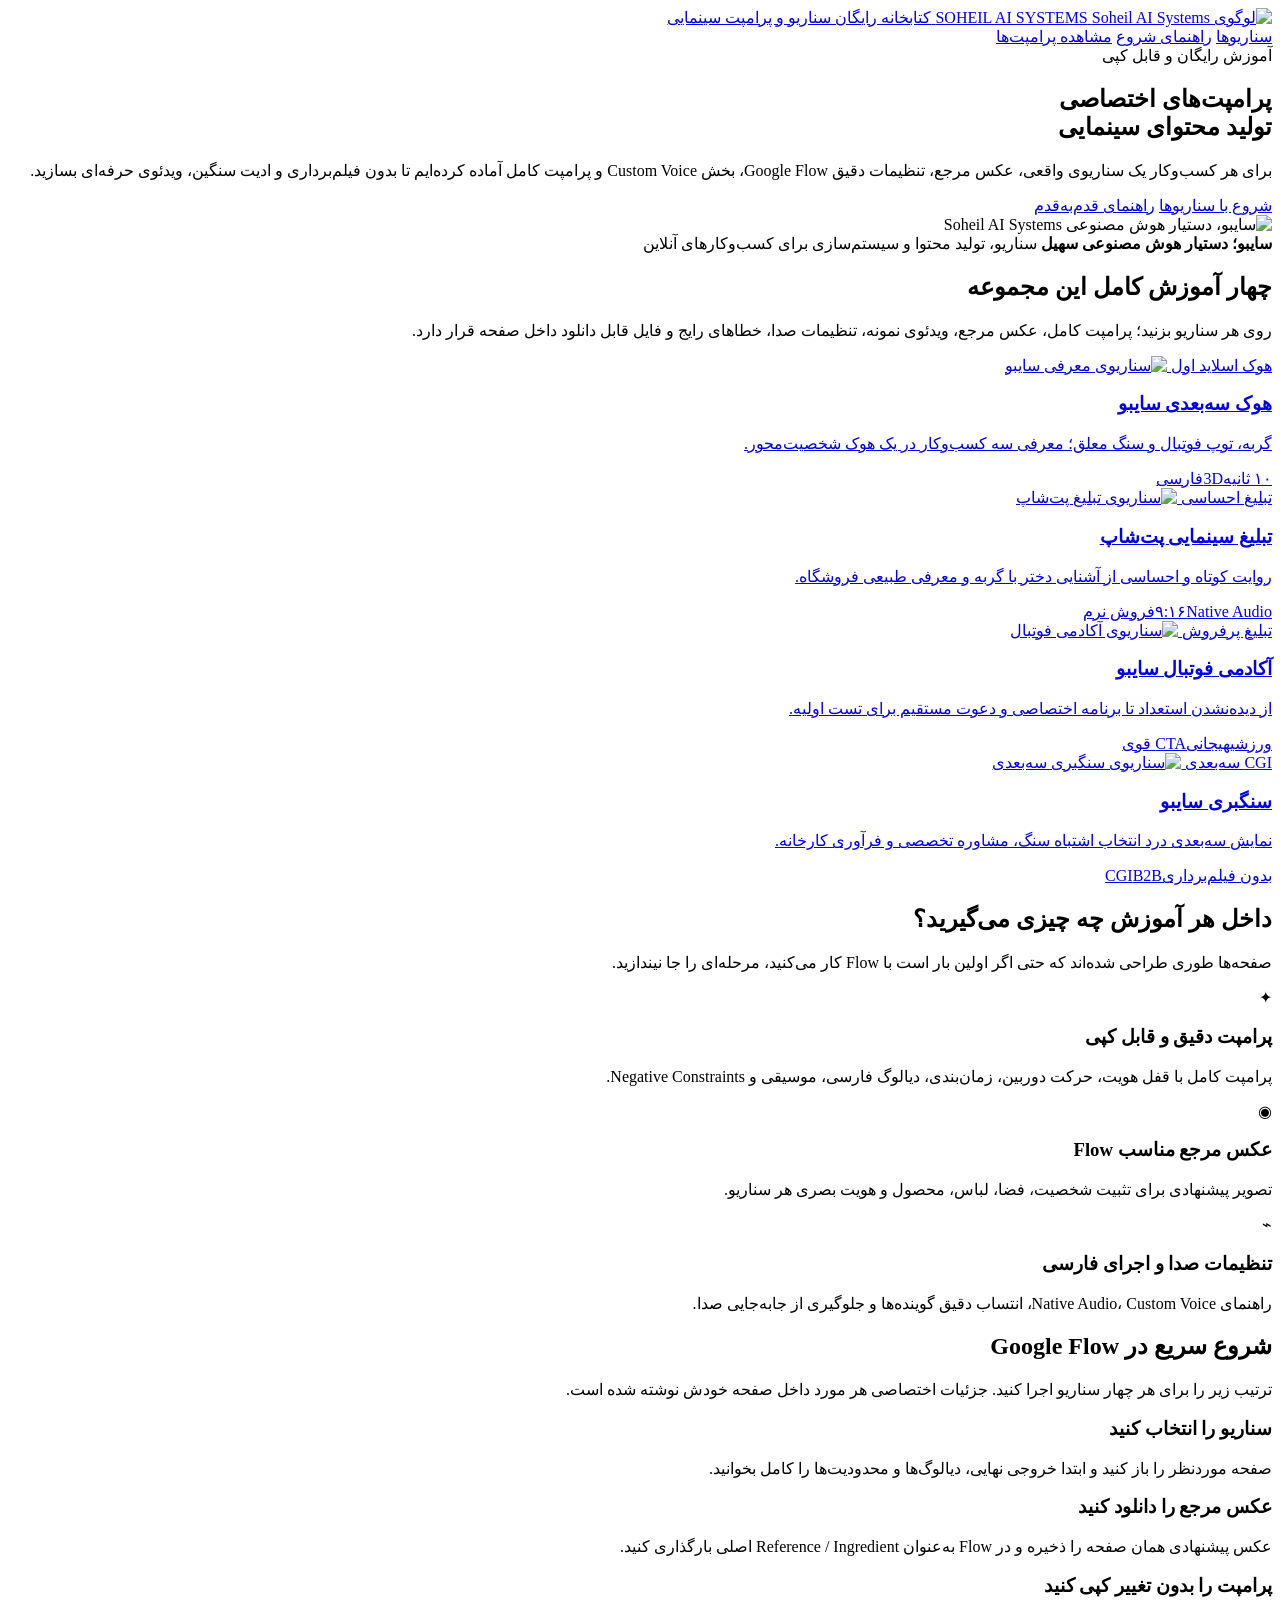
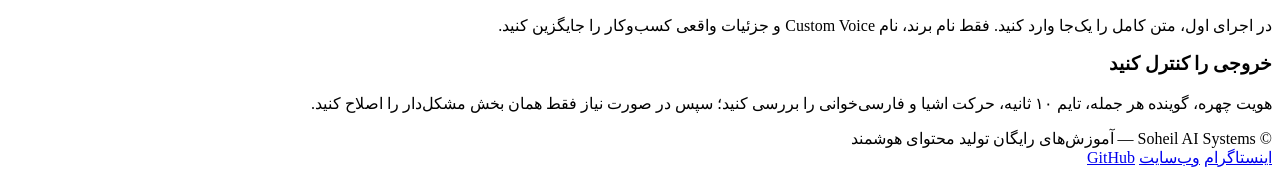
==== index.html @ b9fbb644 "Add premium Persian prompt library homepage" ====
<!doctype html>
<html lang="fa" dir="rtl">
<head>
  <meta charset="utf-8">
  <meta name="viewport" content="width=device-width, initial-scale=1">
  <meta name="theme-color" content="#05080d">
  <meta name="description" content="کتابخانه رایگان پرامپت‌های اختصاصی تولید محتوای سینمایی با هوش مصنوعی و Google Flow از Soheil AI Systems.">
  <meta property="og:title" content="پرامپت‌های اختصاصی تولید محتوای سینمایی | Soheil AI Systems">
  <meta property="og:description" content="سناریو، عکس مرجع، پرامپت کامل و آموزش قدم‌به‌قدم برای ساخت ویدئوهای حرفه‌ای بدون فیلم‌برداری.">
  <meta property="og:type" content="website">
  <meta property="og:image" content="assets/images/sybo-cover.svg">
  <title>پرامپت‌های سینمایی | Soheil AI Systems</title>
  <link rel="stylesheet" href="assets/css/styles.css">
</head>
<body>
  <header class="site-header">
    <div class="container header-inner">
      <a class="brand" href="./" aria-label="Soheil AI Systems">
        <img src="assets/images/logo.svg" alt="لوگوی Soheil AI Systems">
        <span class="brand-copy">
          <span class="brand-title">SOHEIL AI SYSTEMS</span>
          <span class="brand-subtitle">کتابخانه رایگان سناریو و پرامپت سینمایی</span>
        </span>
      </a>
      <nav class="nav" aria-label="منوی اصلی">
        <a href="#library">سناریوها</a>
        <a href="#start">راهنمای شروع</a>
        <a class="nav-primary btn btn-primary btn-small" href="#library">مشاهده پرامپت‌ها</a>
      </nav>
    </div>
  </header>

  <main>
    <section class="hero">
      <div class="container hero-grid">
        <div>
          <div class="eyebrow">آموزش رایگان و قابل کپی</div>
          <h1><span class="gradient-text">پرامپت‌های اختصاصی</span><br>تولید محتوای سینمایی</h1>
          <p>برای هر کسب‌وکار یک سناریوی واقعی، عکس مرجع، تنظیمات دقیق Google Flow، بخش Custom Voice و پرامپت کامل آماده کرده‌ایم تا بدون فیلم‌برداری و ادیت سنگین، ویدئوی حرفه‌ای بسازید.</p>
          <div class="hero-actions">
            <a class="btn btn-primary" href="#library">شروع با سناریوها</a>
            <a class="btn btn-secondary" href="#start">راهنمای قدم‌به‌قدم</a>
          </div>
        </div>
        <div class="hero-visual">
          <div class="hero-card">
            <img src="assets/images/sybo-cover.svg" alt="سایبو، دستیار هوش مصنوعی Soheil AI Systems">
            <div class="hero-card-overlay">
              <strong>سایبو؛ دستیار هوش مصنوعی سهیل</strong>
              <span>سناریو، تولید محتوا و سیستم‌سازی برای کسب‌وکارهای آنلاین</span>
            </div>
          </div>
        </div>
      </div>
    </section>

    <section class="section" id="library">
      <div class="container">
        <div class="section-head">
          <div>
            <h2 class="section-title">چهار آموزش کامل این مجموعه</h2>
            <p class="section-desc">روی هر سناریو بزنید؛ پرامپت کامل، عکس مرجع، ویدئوی نمونه، تنظیمات صدا، خطاهای رایج و فایل قابل دانلود داخل صفحه قرار دارد.</p>
          </div>
        </div>

        <div class="scenario-grid">
          <a class="scenario-card" href="scenarios/sybo-intro/">
            <div class="card-media">
              <span class="card-badge">هوک اسلاید اول</span>
              <img src="assets/images/sybo-cover.svg" alt="سناریوی معرفی سایبو">
            </div>
            <div class="card-body">
              <h3>هوک سه‌بعدی سایبو</h3>
              <p>گربه، توپ فوتبال و سنگ معلق؛ معرفی سه کسب‌وکار در یک هوک شخصیت‌محور.</p>
              <div class="card-meta"><span class="chip">۱۰ ثانیه</span><span class="chip">3D</span><span class="chip">فارسی</span></div>
            </div>
          </a>

          <a class="scenario-card" href="scenarios/pet-shop/">
            <div class="card-media">
              <span class="card-badge">تبلیغ احساسی</span>
              <img src="assets/images/pet-shop.svg" alt="سناریوی تبلیغ پت‌شاپ">
            </div>
            <div class="card-body">
              <h3>تبلیغ سینمایی پت‌شاپ</h3>
              <p>روایت کوتاه و احساسی از آشنایی دختر با گربه و معرفی طبیعی فروشگاه.</p>
              <div class="card-meta"><span class="chip">۹:۱۶</span><span class="chip">Native Audio</span><span class="chip">فروش نرم</span></div>
            </div>
          </a>

          <a class="scenario-card" href="scenarios/football-academy/">
            <div class="card-media">
              <span class="card-badge">تبلیغ پرفروش</span>
              <img src="assets/images/football-academy.svg" alt="سناریوی آکادمی فوتبال">
            </div>
            <div class="card-body">
              <h3>آکادمی فوتبال سایبو</h3>
              <p>از دیده‌نشدن استعداد تا برنامه اختصاصی و دعوت مستقیم برای تست اولیه.</p>
              <div class="card-meta"><span class="chip">ورزشی</span><span class="chip">هیجانی</span><span class="chip">CTA قوی</span></div>
            </div>
          </a>

          <a class="scenario-card" href="scenarios/stone-factory/">
            <div class="card-media">
              <span class="card-badge">CGI سه‌بعدی</span>
              <img src="assets/images/stone-factory.svg" alt="سناریوی سنگبری سه‌بعدی">
            </div>
            <div class="card-body">
              <h3>سنگبری سایبو</h3>
              <p>نمایش سه‌بعدی درد انتخاب اشتباه سنگ، مشاوره تخصصی و فرآوری کارخانه.</p>
              <div class="card-meta"><span class="chip">بدون فیلم‌برداری</span><span class="chip">CGI</span><span class="chip">B2B</span></div>
            </div>
          </a>
        </div>
      </div>
    </section>

    <section class="section">
      <div class="container">
        <div class="section-head">
          <div>
            <h2 class="section-title">داخل هر آموزش چه چیزی می‌گیرید؟</h2>
            <p class="section-desc">صفحه‌ها طوری طراحی شده‌اند که حتی اگر اولین بار است با Flow کار می‌کنید، مرحله‌ای را جا نیندازید.</p>
          </div>
        </div>
        <div class="feature-grid">
          <article class="feature"><div class="feature-icon">✦</div><h3>پرامپت دقیق و قابل کپی</h3><p>پرامپت کامل با قفل هویت، حرکت دوربین، زمان‌بندی، دیالوگ فارسی، موسیقی و Negative Constraints.</p></article>
          <article class="feature"><div class="feature-icon">◉</div><h3>عکس مرجع مناسب Flow</h3><p>تصویر پیشنهادی برای تثبیت شخصیت، فضا، لباس، محصول و هویت بصری هر سناریو.</p></article>
          <article class="feature"><div class="feature-icon">⌁</div><h3>تنظیمات صدا و اجرای فارسی</h3><p>راهنمای Native Audio، Custom Voice، انتساب دقیق گوینده‌ها و جلوگیری از جابه‌جایی صدا.</p></article>
        </div>
      </div>
    </section>

    <section class="section" id="start">
      <div class="container">
        <div class="section-head">
          <div>
            <h2 class="section-title">شروع سریع در Google Flow</h2>
            <p class="section-desc">ترتیب زیر را برای هر چهار سناریو اجرا کنید. جزئیات اختصاصی هر مورد داخل صفحه خودش نوشته شده است.</p>
          </div>
        </div>
        <div class="steps">
          <article class="step"><div><h3>سناریو را انتخاب کنید</h3><p>صفحه موردنظر را باز کنید و ابتدا خروجی نهایی، دیالوگ‌ها و محدودیت‌ها را کامل بخوانید.</p></div></article>
          <article class="step"><div><h3>عکس مرجع را دانلود کنید</h3><p>عکس پیشنهادی همان صفحه را ذخیره و در Flow به‌عنوان Reference / Ingredient اصلی بارگذاری کنید.</p></div></article>
          <article class="step"><div><h3>پرامپت را بدون تغییر کپی کنید</h3><p>در اجرای اول، متن کامل را یک‌جا وارد کنید. فقط نام برند، نام Custom Voice و جزئیات واقعی کسب‌وکار را جایگزین کنید.</p></div></article>
          <article class="step"><div><h3>خروجی را کنترل کنید</h3><p>هویت چهره، گوینده هر جمله، تایم ۱۰ ثانیه، حرکت اشیا و فارسی‌خوانی را بررسی کنید؛ سپس در صورت نیاز فقط همان بخش مشکل‌دار را اصلاح کنید.</p></div></article>
        </div>
      </div>
    </section>
  </main>

  <footer class="site-footer">
    <div class="container footer-inner">
      <div>© Soheil AI Systems — آموزش‌های رایگان تولید محتوای هوشمند</div>
      <div class="footer-links">
        <a href="https://www.instagram.com/soheil.aisystems/" rel="noopener">اینستاگرام</a>
        <a href="https://www.soheilai.com/" rel="noopener">وب‌سایت</a>
        <a href="https://github.com/soheil78ai/soheil-ai-cinematic-prompts" rel="noopener">GitHub</a>
      </div>
    </div>
  </footer>
  <script src="assets/js/app.js"></script>
</body>
</html>
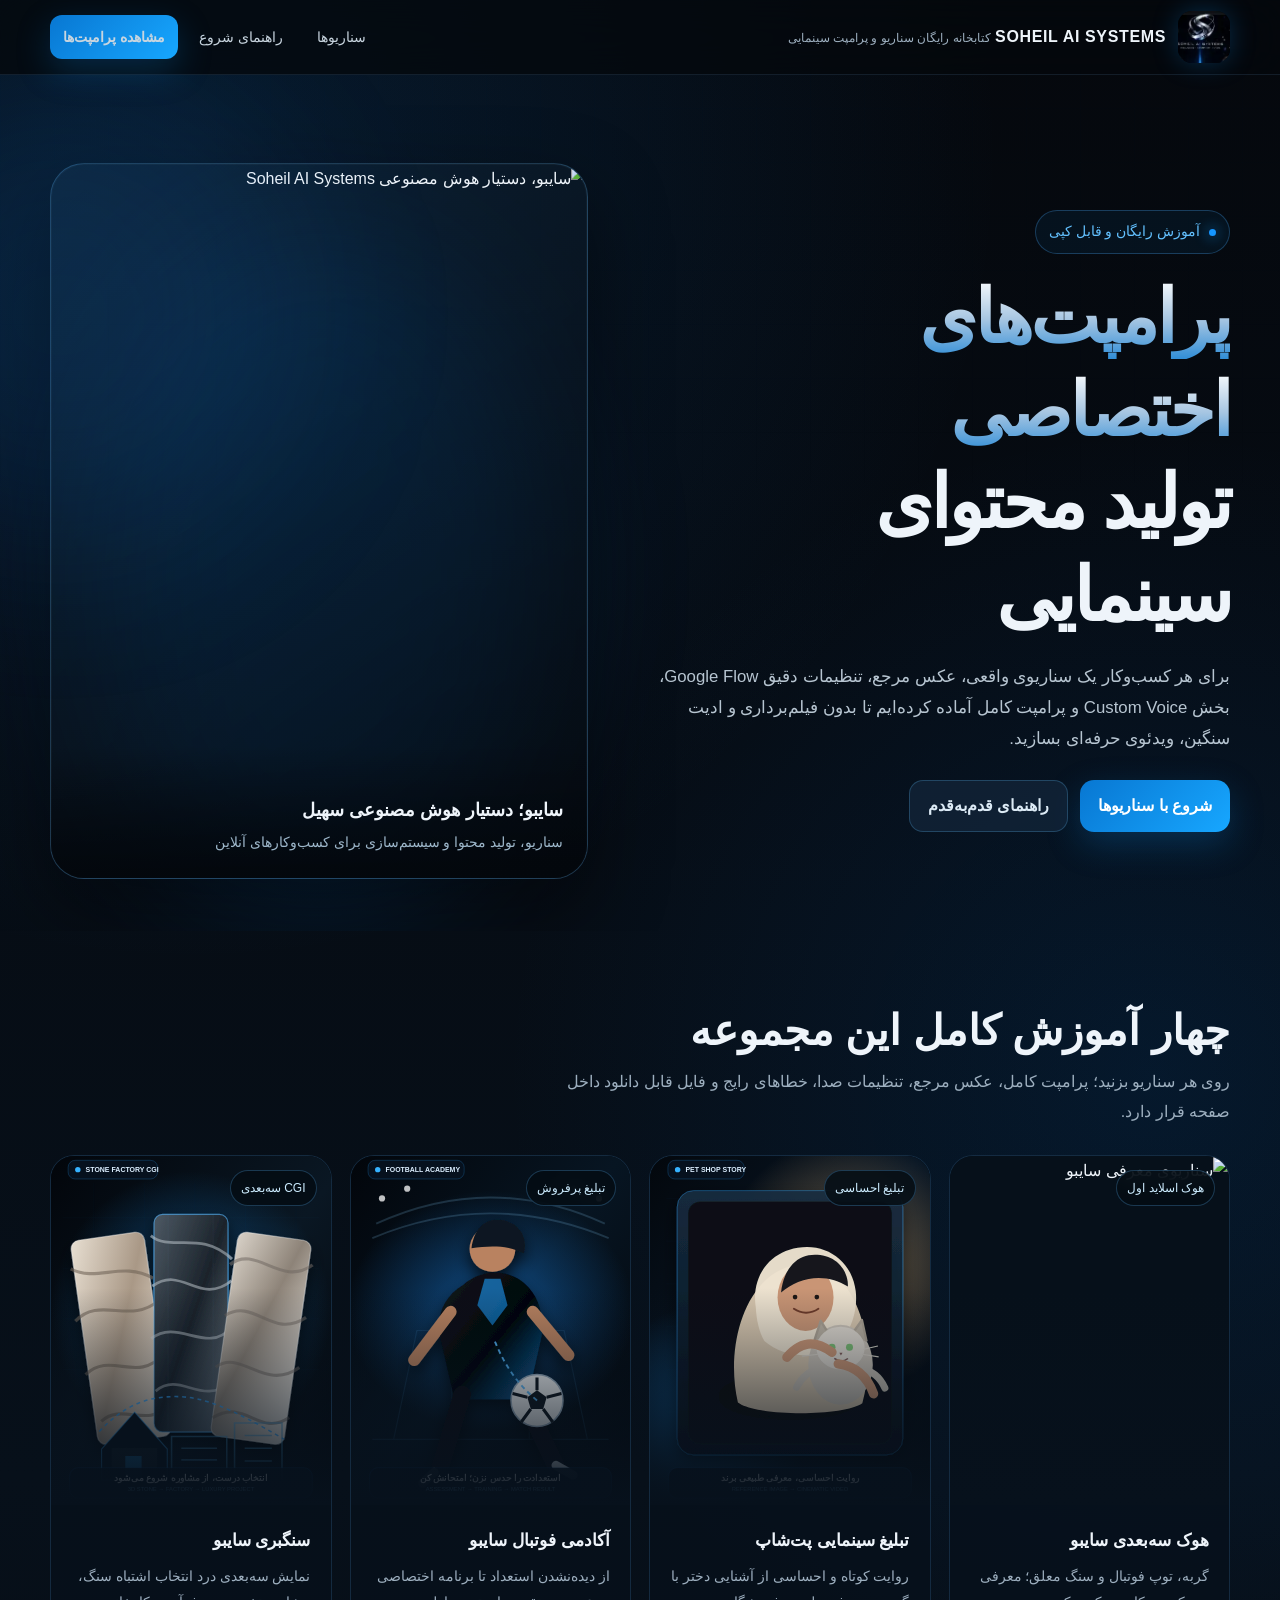
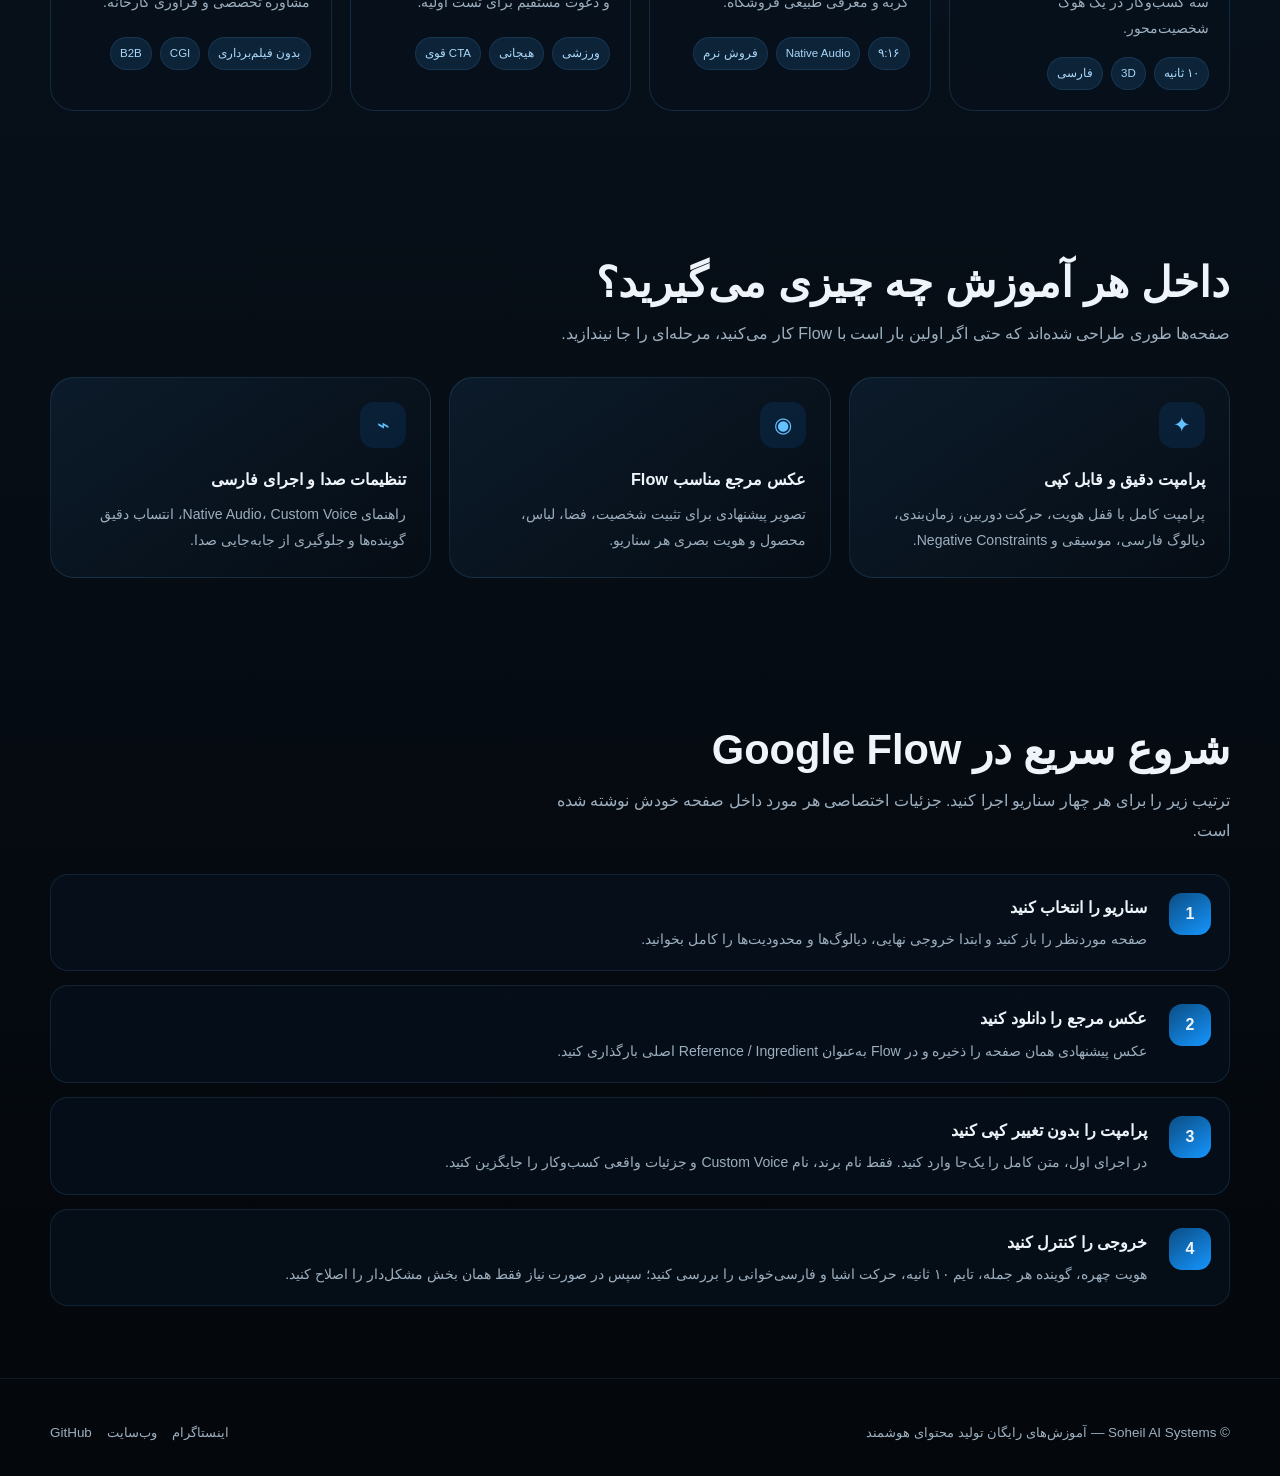
==== commit 2db4bfcf: "Use exact SYBO reference and refine homepage copy" ====
--- a/index.html
+++ b/index.html
@@ -8,7 +8,7 @@
   <meta property="og:title" content="پرامپت‌های اختصاصی تولید محتوای سینمایی | Soheil AI Systems">
   <meta property="og:description" content="سناریو، عکس مرجع، پرامپت کامل و آموزش قدم‌به‌قدم برای ساخت ویدئوهای حرفه‌ای بدون فیلم‌برداری.">
   <meta property="og:type" content="website">
-  <meta property="og:image" content="assets/images/sybo-cover.svg">
+  <meta property="og:image" content="https://raw.githubusercontent.com/soheil78ai/sybo1/main/assets/sybo.png">
   <title>پرامپت‌های سینمایی | Soheil AI Systems</title>
   <link rel="stylesheet" href="assets/css/styles.css">
 </head>
@@ -44,7 +44,7 @@
         </div>
         <div class="hero-visual">
           <div class="hero-card">
-            <img src="assets/images/sybo-cover.svg" alt="سایبو، دستیار هوش مصنوعی Soheil AI Systems">
+            <img src="https://raw.githubusercontent.com/soheil78ai/sybo1/main/assets/sybo.png" alt="سایبو، دستیار هوش مصنوعی Soheil AI Systems">
             <div class="hero-card-overlay">
               <strong>سایبو؛ دستیار هوش مصنوعی سهیل</strong>
               <span>سناریو، تولید محتوا و سیستم‌سازی برای کسب‌وکارهای آنلاین</span>
@@ -59,7 +59,7 @@
         <div class="section-head">
           <div>
             <h2 class="section-title">چهار آموزش کامل این مجموعه</h2>
-            <p class="section-desc">روی هر سناریو بزنید؛ پرامپت کامل، عکس مرجع، ویدئوی نمونه، تنظیمات صدا، خطاهای رایج و فایل قابل دانلود داخل صفحه قرار دارد.</p>
+            <p class="section-desc">روی هر سناریو بزنید؛ پرامپت کامل، عکس مرجع، تنظیمات صدا، خطاهای رایج و فایل قابل دانلود داخل صفحه قرار دارد.</p>
           </div>
         </div>
 
@@ -67,7 +67,7 @@
           <a class="scenario-card" href="scenarios/sybo-intro/">
             <div class="card-media">
               <span class="card-badge">هوک اسلاید اول</span>
-              <img src="assets/images/sybo-cover.svg" alt="سناریوی معرفی سایبو">
+              <img src="https://raw.githubusercontent.com/soheil78ai/sybo1/main/assets/sybo.png" alt="سناریوی معرفی سایبو">
             </div>
             <div class="card-body">
               <h3>هوک سه‌بعدی سایبو</h3>
--- a/assets/css/styles.css
+++ b/assets/css/styles.css
@@ -0,0 +1,287 @@
+:root {
+  --bg: #05080d;
+  --bg-soft: #09111b;
+  --panel: rgba(10, 20, 33, 0.82);
+  --panel-strong: #0b1522;
+  --line: rgba(116, 190, 255, 0.22);
+  --line-strong: rgba(69, 165, 255, 0.72);
+  --blue: #1596ff;
+  --blue-2: #63c1ff;
+  --silver: #eef4fa;
+  --muted: #9dafbf;
+  --success: #4ad69b;
+  --warning: #ffcc66;
+  --danger: #ff7373;
+  --shadow: 0 30px 80px rgba(0, 0, 0, 0.45);
+  --radius: 24px;
+  --radius-sm: 16px;
+  --max: 1180px;
+}
+
+* { box-sizing: border-box; }
+html { scroll-behavior: smooth; }
+body {
+  margin: 0;
+  direction: rtl;
+  color: var(--silver);
+  background:
+    radial-gradient(circle at 15% 5%, rgba(17, 123, 219, 0.16), transparent 26%),
+    radial-gradient(circle at 90% 35%, rgba(0, 86, 170, 0.15), transparent 28%),
+    linear-gradient(180deg, #05080d 0%, #07101a 48%, #04070b 100%);
+  font-family: Tahoma, Arial, sans-serif;
+  line-height: 1.85;
+  min-height: 100vh;
+}
+
+body::before {
+  content: "";
+  position: fixed;
+  inset: 0;
+  pointer-events: none;
+  opacity: 0.28;
+  background-image:
+    linear-gradient(rgba(41, 116, 177, 0.06) 1px, transparent 1px),
+    linear-gradient(90deg, rgba(41, 116, 177, 0.06) 1px, transparent 1px);
+  background-size: 54px 54px;
+  mask-image: linear-gradient(to bottom, black, transparent 70%);
+  z-index: -1;
+}
+
+a { color: inherit; text-decoration: none; }
+img, video { max-width: 100%; display: block; }
+button, input, textarea { font: inherit; }
+
+.container { width: min(calc(100% - 32px), var(--max)); margin-inline: auto; }
+
+.site-header {
+  position: sticky;
+  top: 0;
+  z-index: 40;
+  backdrop-filter: blur(20px);
+  background: rgba(5, 8, 13, 0.76);
+  border-bottom: 1px solid rgba(126, 190, 244, 0.12);
+}
+.header-inner {
+  min-height: 74px;
+  display: flex;
+  align-items: center;
+  justify-content: space-between;
+  gap: 20px;
+}
+.brand { display: flex; align-items: center; gap: 12px; min-width: 0; }
+.brand img { width: 52px; height: 52px; object-fit: cover; border-radius: 14px; box-shadow: 0 0 26px rgba(21, 150, 255, 0.25); }
+.brand-copy { min-width: 0; }
+.brand-title { font-size: 1rem; font-weight: 800; letter-spacing: .04em; white-space: nowrap; }
+.brand-subtitle { color: var(--muted); font-size: .76rem; white-space: nowrap; }
+.nav { display: flex; align-items: center; gap: 8px; }
+.nav a { padding: 9px 13px; border-radius: 12px; color: #c8d5df; font-size: .9rem; }
+.nav a:hover { background: rgba(80, 161, 230, .1); color: white; }
+
+.hero { padding: 88px 0 52px; position: relative; overflow: hidden; }
+.hero::after {
+  content: "";
+  position: absolute;
+  width: 440px;
+  height: 440px;
+  border-radius: 50%;
+  background: rgba(16, 126, 225, .12);
+  filter: blur(90px);
+  left: -160px;
+  top: 20px;
+  pointer-events: none;
+}
+.hero-grid { display: grid; grid-template-columns: 1.05fr .95fr; gap: 48px; align-items: center; }
+.eyebrow {
+  display: inline-flex;
+  align-items: center;
+  gap: 9px;
+  color: var(--blue-2);
+  padding: 8px 13px;
+  border: 1px solid rgba(76, 172, 255, .28);
+  border-radius: 999px;
+  background: rgba(10, 77, 130, .14);
+  font-size: .86rem;
+  margin-bottom: 18px;
+}
+.eyebrow::before { content: ""; width: 7px; height: 7px; border-radius: 50%; background: var(--blue); box-shadow: 0 0 14px var(--blue); }
+h1 { font-size: clamp(2.25rem, 5.8vw, 5rem); line-height: 1.25; margin: 0 0 18px; letter-spacing: -.04em; }
+.gradient-text { background: linear-gradient(180deg, #fff 0%, #a7c6e2 52%, #318ed7 100%); -webkit-background-clip: text; color: transparent; }
+.hero p { color: #b7c5d1; font-size: 1.05rem; max-width: 720px; margin: 0 0 26px; }
+.hero-actions { display: flex; flex-wrap: wrap; gap: 12px; }
+.btn {
+  appearance: none;
+  border: 0;
+  cursor: pointer;
+  display: inline-flex;
+  align-items: center;
+  justify-content: center;
+  gap: 9px;
+  min-height: 46px;
+  padding: 10px 18px;
+  border-radius: 14px;
+  font-weight: 700;
+  transition: .2s ease;
+}
+.btn-primary { color: white; background: linear-gradient(135deg, #0877d2, #17a7ff); box-shadow: 0 12px 34px rgba(13, 131, 220, .25); }
+.btn-primary:hover { transform: translateY(-2px); box-shadow: 0 16px 44px rgba(13, 131, 220, .38); }
+.btn-secondary { color: #dceaf5; background: rgba(20, 41, 62, .65); border: 1px solid rgba(99, 193, 255, .24); }
+.btn-secondary:hover { border-color: rgba(99, 193, 255, .5); background: rgba(24, 54, 83, .8); }
+.btn-small { min-height: 38px; padding: 7px 12px; border-radius: 11px; font-size: .86rem; }
+
+.hero-visual { position: relative; }
+.hero-visual::before {
+  content: "";
+  position: absolute;
+  inset: 10% 8% -5%;
+  border-radius: 50%;
+  background: rgba(0, 122, 225, .19);
+  filter: blur(70px);
+  z-index: -1;
+}
+.hero-card {
+  position: relative;
+  border-radius: 34px;
+  overflow: hidden;
+  border: 1px solid rgba(104, 191, 255, .25);
+  box-shadow: var(--shadow), inset 0 0 0 1px rgba(255,255,255,.03);
+  background: linear-gradient(145deg, rgba(30, 67, 98, .24), rgba(5, 10, 16, .8));
+}
+.hero-card img { aspect-ratio: 3/4; object-fit: cover; }
+.hero-card-overlay {
+  position: absolute;
+  inset: auto 0 0;
+  padding: 48px 24px 22px;
+  background: linear-gradient(transparent, rgba(3, 7, 12, .96));
+}
+.hero-card-overlay strong { display: block; font-size: 1.12rem; }
+.hero-card-overlay span { color: #9db7ca; font-size: .85rem; }
+
+.section { padding: 72px 0; }
+.section-head { display: flex; align-items: end; justify-content: space-between; gap: 24px; margin-bottom: 28px; }
+.section-title { margin: 0; font-size: clamp(1.7rem, 3.4vw, 2.6rem); line-height: 1.35; }
+.section-desc { color: var(--muted); max-width: 680px; margin: 8px 0 0; }
+
+.scenario-grid { display: grid; grid-template-columns: repeat(4, 1fr); gap: 18px; }
+.scenario-card {
+  position: relative;
+  border-radius: var(--radius);
+  overflow: hidden;
+  border: 1px solid rgba(88, 171, 239, .17);
+  background: rgba(8, 17, 27, .74);
+  transition: transform .25s ease, border-color .25s ease, box-shadow .25s ease;
+}
+.scenario-card:hover { transform: translateY(-7px); border-color: rgba(76, 180, 255, .55); box-shadow: 0 24px 60px rgba(0,0,0,.35), 0 0 32px rgba(16, 120, 210, .12); }
+.card-media { aspect-ratio: 4/5; overflow: hidden; position: relative; background: #06101a; }
+.card-media img { width: 100%; height: 100%; object-fit: cover; transition: transform .45s ease; }
+.scenario-card:hover .card-media img { transform: scale(1.04); }
+.card-media::after { content: ""; position: absolute; inset: 38% 0 0; background: linear-gradient(transparent, #07111c); }
+.card-badge { position: absolute; right: 14px; top: 14px; z-index: 2; padding: 6px 10px; border-radius: 999px; background: rgba(4, 12, 20, .84); border: 1px solid rgba(92, 185, 255, .26); color: #ccecff; font-size: .75rem; backdrop-filter: blur(10px); }
+.card-body { padding: 20px; }
+.card-body h3 { margin: 0 0 6px; font-size: 1.08rem; }
+.card-body p { color: var(--muted); margin: 0 0 16px; font-size: .88rem; min-height: 58px; }
+.card-meta { display: flex; gap: 8px; flex-wrap: wrap; }
+.chip { padding: 5px 9px; border-radius: 999px; background: rgba(23, 58, 88, .48); color: #a9d8fa; font-size: .72rem; border: 1px solid rgba(75, 166, 237, .15); }
+
+.feature-grid { display: grid; grid-template-columns: repeat(3, 1fr); gap: 18px; }
+.feature {
+  padding: 24px;
+  border-radius: var(--radius);
+  background: linear-gradient(145deg, rgba(15, 33, 51, .72), rgba(6, 13, 21, .76));
+  border: 1px solid rgba(99, 193, 255, .14);
+}
+.feature-icon { width: 46px; height: 46px; display: grid; place-items: center; border-radius: 14px; background: rgba(17, 126, 220, .13); color: var(--blue-2); font-size: 1.3rem; margin-bottom: 16px; }
+.feature h3 { margin: 0 0 7px; font-size: 1.02rem; }
+.feature p { margin: 0; color: var(--muted); font-size: .88rem; }
+
+.steps { counter-reset: step; display: grid; gap: 14px; }
+.step { counter-increment: step; display: grid; grid-template-columns: 48px 1fr; gap: 16px; align-items: start; padding: 18px; border-radius: 18px; border: 1px solid rgba(94, 178, 245, .13); background: rgba(8, 19, 31, .62); }
+.step::before { content: counter(step); width: 42px; height: 42px; display: grid; place-items: center; border-radius: 13px; background: linear-gradient(145deg, #0b4d83, #1596ff); font-weight: 900; }
+.step h3 { margin: 0 0 4px; font-size: 1rem; }
+.step p { margin: 0; color: var(--muted); font-size: .88rem; }
+
+.breadcrumb { padding-top: 26px; color: var(--muted); font-size: .84rem; }
+.breadcrumb a:hover { color: white; }
+.scenario-hero { padding: 38px 0 48px; }
+.scenario-hero-grid { display: grid; grid-template-columns: .88fr 1.12fr; gap: 44px; align-items: center; }
+.media-shell { border-radius: 30px; padding: 10px; background: linear-gradient(145deg, rgba(89, 184, 255, .26), rgba(11, 28, 43, .52)); border: 1px solid rgba(91, 188, 255, .32); box-shadow: var(--shadow); }
+.media-shell img, .media-shell video { border-radius: 22px; width: 100%; aspect-ratio: 9/16; object-fit: cover; background: #03070b; }
+.scenario-kicker { color: var(--blue-2); font-size: .86rem; font-weight: 700; margin-bottom: 8px; }
+.scenario-hero h1 { font-size: clamp(2rem, 4.5vw, 4rem); margin-bottom: 14px; }
+.scenario-hero p { color: #b8c7d2; margin: 0 0 20px; }
+.quick-facts { display: grid; grid-template-columns: repeat(3, 1fr); gap: 10px; margin: 22px 0; }
+.fact { padding: 13px; border-radius: 14px; background: rgba(15, 37, 56, .62); border: 1px solid rgba(91, 180, 248, .15); }
+.fact span { display: block; color: var(--muted); font-size: .72rem; }
+.fact strong { font-size: .9rem; }
+
+.content-grid { display: grid; grid-template-columns: minmax(0, 1fr) 300px; gap: 26px; align-items: start; }
+.content-stack { display: grid; gap: 22px; min-width: 0; }
+.panel { padding: 26px; border-radius: var(--radius); background: rgba(8, 18, 29, .78); border: 1px solid rgba(89, 179, 248, .15); box-shadow: 0 20px 50px rgba(0,0,0,.16); }
+.panel h2 { margin: 0 0 12px; font-size: 1.35rem; }
+.panel h3 { margin: 22px 0 8px; font-size: 1.03rem; }
+.panel p { color: #b5c3ce; }
+.panel ul { margin: 0; padding-right: 20px; color: #becbd5; }
+.panel li { margin-bottom: 7px; }
+
+.sticky-aside { position: sticky; top: 94px; display: grid; gap: 14px; }
+.aside-card { padding: 20px; border-radius: 20px; background: rgba(8, 19, 31, .86); border: 1px solid rgba(91, 180, 248, .16); }
+.aside-card h3 { margin: 0 0 10px; font-size: .98rem; }
+.aside-links { display: grid; gap: 6px; }
+.aside-links a { color: #adbfcc; font-size: .84rem; padding: 7px 9px; border-radius: 10px; }
+.aside-links a:hover { background: rgba(23, 77, 119, .28); color: white; }
+
+.prompt-toolbar { display: flex; align-items: center; justify-content: space-between; gap: 12px; margin-bottom: 12px; flex-wrap: wrap; }
+.prompt-actions { display: flex; gap: 8px; flex-wrap: wrap; }
+.code-box { position: relative; border-radius: 16px; overflow: hidden; border: 1px solid rgba(102, 188, 255, .18); background: #02060a; }
+.code-box pre { margin: 0; padding: 20px; max-height: 640px; overflow: auto; direction: ltr; text-align: left; white-space: pre-wrap; word-break: break-word; color: #d8e7f2; line-height: 1.7; font-family: Consolas, Monaco, monospace; font-size: .78rem; }
+.loading { color: var(--muted); padding: 18px; }
+.copy-status { min-height: 24px; color: var(--success); font-size: .8rem; }
+
+.settings-table { width: 100%; border-collapse: collapse; overflow: hidden; border-radius: 14px; }
+.settings-table td { padding: 12px 14px; border-bottom: 1px solid rgba(121, 178, 222, .1); }
+.settings-table tr:last-child td { border-bottom: 0; }
+.settings-table td:first-child { color: var(--muted); width: 36%; }
+.settings-table td:last-child { font-weight: 700; }
+
+.notice { padding: 15px 17px; border-radius: 14px; border: 1px solid rgba(255, 202, 88, .24); background: rgba(95, 64, 10, .17); color: #f1dba5; font-size: .86rem; }
+.notice.success { border-color: rgba(67, 213, 150, .22); background: rgba(15, 91, 62, .16); color: #a9f0d0; }
+
+.accordion { display: grid; gap: 10px; }
+.accordion details { border: 1px solid rgba(98, 177, 237, .13); border-radius: 14px; background: rgba(5, 14, 23, .65); }
+.accordion summary { cursor: pointer; padding: 14px 16px; font-weight: 700; list-style: none; }
+.accordion summary::-webkit-details-marker { display: none; }
+.accordion details p { padding: 0 16px 16px; margin: 0; color: var(--muted); font-size: .86rem; }
+
+.related-grid { display: grid; grid-template-columns: repeat(3, 1fr); gap: 14px; }
+.related { padding: 15px; border-radius: 15px; border: 1px solid rgba(88, 175, 244, .15); background: rgba(9, 20, 32, .72); }
+.related strong { display: block; margin-bottom: 4px; }
+.related span { color: var(--muted); font-size: .78rem; }
+
+.site-footer { padding: 42px 0 30px; border-top: 1px solid rgba(94, 172, 233, .1); color: var(--muted); font-size: .84rem; }
+.footer-inner { display: flex; align-items: center; justify-content: space-between; gap: 18px; }
+.footer-links { display: flex; gap: 15px; }
+.footer-links a:hover { color: white; }
+
+.toast { position: fixed; left: 20px; bottom: 20px; z-index: 100; padding: 12px 16px; border-radius: 13px; color: white; background: rgba(8, 91, 63, .95); box-shadow: 0 18px 42px rgba(0,0,0,.35); transform: translateY(100px); opacity: 0; transition: .25s ease; }
+.toast.show { transform: translateY(0); opacity: 1; }
+
+@media (max-width: 1000px) {
+  .hero-grid, .scenario-hero-grid { grid-template-columns: 1fr; }
+  .hero-visual { max-width: 560px; margin-inline: auto; width: 100%; }
+  .scenario-grid { grid-template-columns: repeat(2, 1fr); }
+  .content-grid { grid-template-columns: 1fr; }
+  .sticky-aside { position: static; }
+}
+
+@media (max-width: 720px) {
+  .header-inner { min-height: 64px; }
+  .brand-subtitle, .nav a:not(.nav-primary) { display: none; }
+  .hero { padding-top: 58px; }
+  .scenario-grid, .feature-grid, .related-grid { grid-template-columns: 1fr; }
+  .section { padding: 52px 0; }
+  .section-head { align-items: start; flex-direction: column; }
+  .quick-facts { grid-template-columns: 1fr; }
+  .content-grid { gap: 16px; }
+  .panel { padding: 20px; }
+  .footer-inner { flex-direction: column; align-items: flex-start; }
+  h1 { font-size: 2.25rem; }
+}
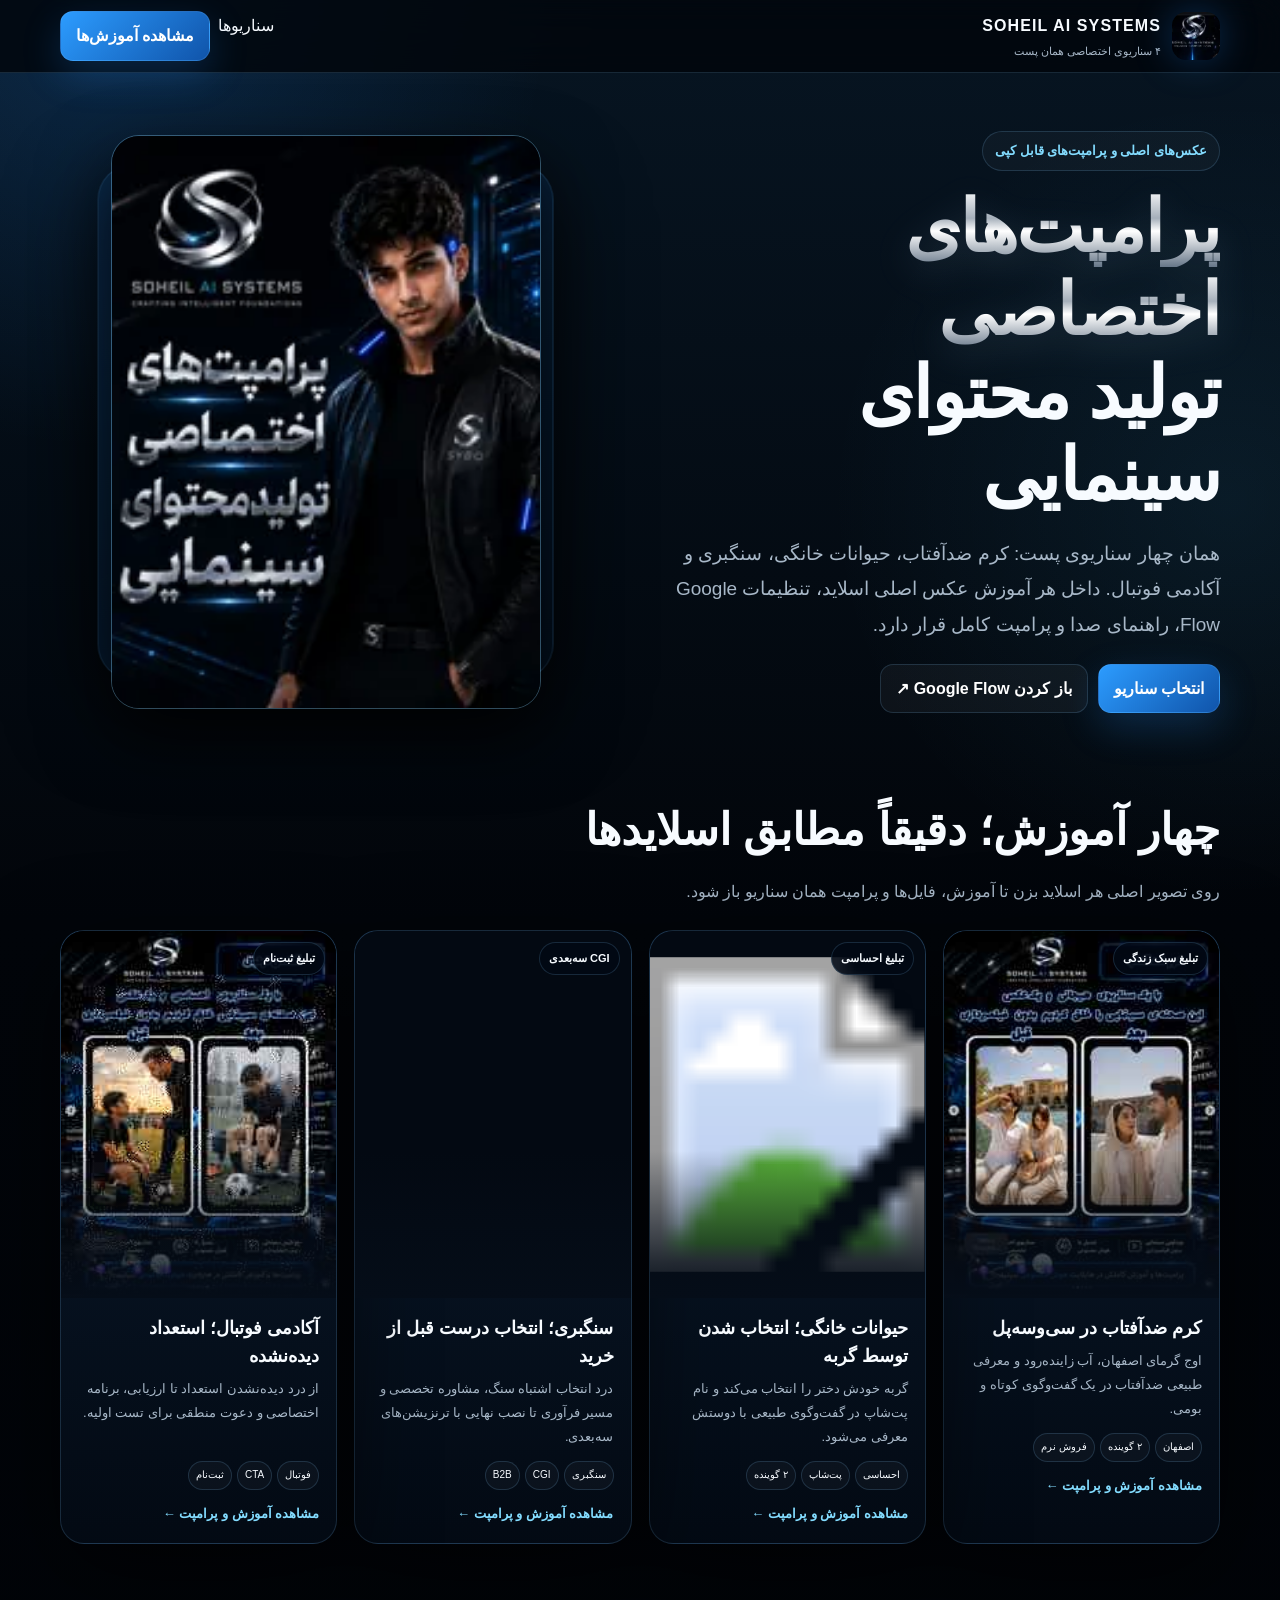
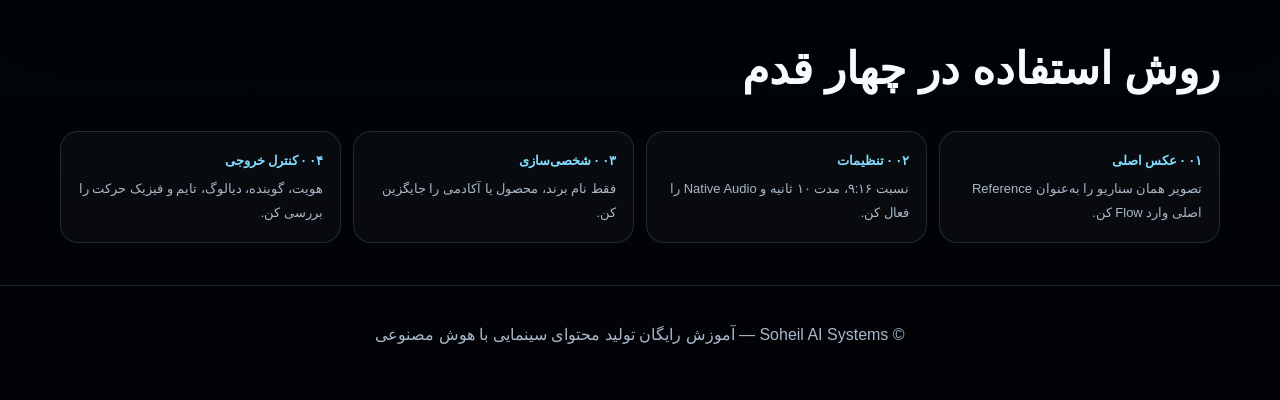
==== commit 4051e6da: "Redesign library around exact post cover and four original slides" ====
--- a/index.html
+++ b/index.html
@@ -1,164 +1,63 @@
 <!doctype html>
 <html lang="fa" dir="rtl">
 <head>
-  <meta charset="utf-8">
-  <meta name="viewport" content="width=device-width, initial-scale=1">
-  <meta name="theme-color" content="#05080d">
-  <meta name="description" content="کتابخانه رایگان پرامپت‌های اختصاصی تولید محتوای سینمایی با هوش مصنوعی و Google Flow از Soheil AI Systems.">
-  <meta property="og:title" content="پرامپت‌های اختصاصی تولید محتوای سینمایی | Soheil AI Systems">
-  <meta property="og:description" content="سناریو، عکس مرجع، پرامپت کامل و آموزش قدم‌به‌قدم برای ساخت ویدئوهای حرفه‌ای بدون فیلم‌برداری.">
-  <meta property="og:type" content="website">
-  <meta property="og:image" content="https://raw.githubusercontent.com/soheil78ai/sybo1/main/assets/sybo.png">
-  <title>پرامپت‌های سینمایی | Soheil AI Systems</title>
-  <link rel="stylesheet" href="assets/css/styles.css">
+<meta charset="utf-8">
+<meta name="viewport" content="width=device-width,initial-scale=1,viewport-fit=cover">
+<meta name="theme-color" content="#03070d">
+<meta name="description" content="چهار سناریو و پرامپت اختصاصی تولید محتوای سینمایی با هوش مصنوعی؛ کرم ضدآفتاب، پت‌شاپ، سنگبری و آکادمی فوتبال.">
+<meta property="og:title" content="پرامپت‌های اختصاصی تولید محتوای سینمایی | Soheil AI Systems">
+<meta property="og:description" content="عکس اصلی، آموزش مرحله‌به‌مرحله و پرامپت کامل چهار سناریوی همان پست.">
+<meta property="og:image" content="https://raw.githubusercontent.com/soheil78ai/soheil-ai-cinematic-prompts/main/assets/images/post-cover.svg">
+<title>پرامپت‌های سینمایی | Soheil AI Systems</title>
+<style>
+:root{--bg:#02050a;--panel:#071525e8;--panel2:#0b2038;--line:#82c9ff2b;--blue:#258fff;--cyan:#83dcff;--text:#f7fbff;--muted:#a8b8c8;--ok:#58e5b3;--shadow:0 28px 90px #0009;--r:24px}
+*{box-sizing:border-box}html{scroll-behavior:smooth}body{margin:0;color:var(--text);font-family:Tahoma,"Segoe UI",Arial,sans-serif;line-height:1.85;background:radial-gradient(circle at 8% 0,#258fff2e,transparent 28rem),radial-gradient(circle at 96% 25%,#46c7ff14,transparent 25rem),linear-gradient(180deg,#071522,var(--bg) 46%,#010307);min-height:100vh;overflow-x:hidden}
+body:before{content:"";position:fixed;inset:0;pointer-events:none;opacity:.17;background-image:linear-gradient(#ffffff08 1px,transparent 1px),linear-gradient(90deg,#ffffff08 1px,transparent 1px);background-size:46px 46px;mask-image:linear-gradient(#000,transparent 92%)}
+a{color:inherit;text-decoration:none}button{font:inherit}.container{width:min(1160px,calc(100% - 28px));margin:auto;position:relative;z-index:2}
+header{position:sticky;top:0;z-index:50;background:#02060cda;backdrop-filter:blur(18px);border-bottom:1px solid var(--line)}
+.head{min-height:72px;display:flex;align-items:center;justify-content:space-between;gap:16px}.brand{display:flex;align-items:center;gap:11px;min-width:0}.brand img{width:48px;height:48px;border-radius:14px;filter:drop-shadow(0 0 18px #258fff44)}.brand b{display:block;letter-spacing:1.1px}.brand small{display:block;color:var(--muted);font-size:11px}.nav{display:flex;gap:8px}
+.btn{display:inline-flex;align-items:center;justify-content:center;gap:7px;min-height:44px;padding:9px 15px;border:1px solid var(--line);border-radius:13px;background:#ffffff0b;color:#fff;font-weight:900;cursor:pointer;transition:.2s}.btn:hover{transform:translateY(-2px);border-color:#78cfff66}.primary{background:linear-gradient(135deg,#2c9cff,#1054aa);box-shadow:0 14px 38px #258fff35}.btn:focus-visible,.card:focus-visible{outline:3px solid #83dcff;outline-offset:3px}
+.hero{padding:58px 0 34px}.heroGrid{display:grid;grid-template-columns:1.05fr .95fr;gap:42px;align-items:center}.eyebrow{display:inline-flex;padding:7px 12px;border:1px solid var(--line);border-radius:999px;background:#ffffff08;color:var(--cyan);font-size:13px;font-weight:900}h1{font-size:clamp(40px,6vw,72px);line-height:1.15;margin:15px 0 14px;letter-spacing:-1.4px}.metal{background:linear-gradient(180deg,#fff,#a5afba 39%,#fff 55%,#667688);-webkit-background-clip:text;background-clip:text;color:transparent;filter:drop-shadow(0 8px 18px #b8dcff24)}.lead{font-size:clamp(15px,2vw,19px);color:var(--muted);max-width:690px}.actions{display:flex;gap:10px;flex-wrap:wrap;margin-top:22px}
+.coverStage{position:relative;display:grid;place-items:center;min-height:560px}.coverStage:before{content:"";position:absolute;inset:5% 7%;border-radius:36px;background:linear-gradient(145deg,#0b2643dd,#030911c4);border:1px solid #60b7ff3a;box-shadow:var(--shadow),inset 0 0 80px #258fff17;transform:rotateY(-4deg)}.cover{position:relative;width:min(82%,430px);aspect-ratio:3/4;object-fit:cover;border-radius:28px;border:1px solid #8dd8ff55;box-shadow:0 28px 70px #000b;transition:.35s}.cover:hover{transform:translateY(-5px)}
+.section{padding:42px 0}.sectionTitle{font-size:clamp(29px,4.2vw,44px);margin:0 0 6px}.sectionDesc{margin:0;color:var(--muted)}
+.grid{display:grid;grid-template-columns:repeat(4,1fr);gap:17px;margin-top:24px}.card{display:block;border:1px solid var(--line);background:linear-gradient(180deg,#0b1d32ed,#030a14f5);border-radius:24px;overflow:hidden;box-shadow:var(--shadow);transition:.25s;cursor:pointer}.card:hover{transform:translateY(-7px);border-color:#83dcff70}.media{position:relative;aspect-ratio:3/4;overflow:hidden;background:#030912}.media img{width:100%;height:100%;object-fit:cover;transition:.4s}.card:hover img{transform:scale(1.025)}.media:after{content:"";position:absolute;inset:60% 0 0;background:linear-gradient(transparent,#050d18)}.badge{position:absolute;right:11px;top:11px;z-index:3;padding:5px 9px;border-radius:999px;background:#020914dc;border:1px solid var(--line);font-size:11px;font-weight:900}.body{padding:17px}.body h3{font-size:18px;line-height:1.55;margin:0 0 6px}.body p{font-size:13px;color:var(--muted);margin:0 0 12px;min-height:72px}.chips{display:flex;gap:5px;flex-wrap:wrap}.chip{font-size:10px;padding:4px 7px;border-radius:999px;border:1px solid var(--line);background:#ffffff08}.open{display:block;margin-top:12px;color:var(--cyan);font-size:13px;font-weight:900}
+.steps{display:grid;grid-template-columns:repeat(4,1fr);gap:12px;margin-top:22px}.step{border:1px solid var(--line);border-radius:18px;background:#ffffff08;padding:17px}.step b{display:block;color:var(--cyan);font-size:13px}.step span{display:block;color:var(--muted);font-size:13px;margin-top:4px}
+.detail{display:none;padding:26px 0 58px}.detail.active{display:block}.detailTop{display:flex;align-items:center;justify-content:space-between;gap:12px;margin-bottom:18px}.detailHero{display:grid;grid-template-columns:.75fr 1.25fr;gap:30px;align-items:center;border:1px solid var(--line);border-radius:30px;padding:24px;background:linear-gradient(145deg,#0d223bed,#030a13f6);box-shadow:var(--shadow)}.poster{width:100%;aspect-ratio:3/4;object-fit:cover;border-radius:20px;border:1px solid #7bcfff46;background:#02070d}.kicker{color:var(--cyan);font-weight:900;font-size:13px}.detail h2{font-size:clamp(31px,5vw,52px);line-height:1.3;margin:7px 0}.facts{display:grid;grid-template-columns:repeat(3,1fr);gap:9px;margin-top:17px}.fact{border:1px solid var(--line);border-radius:14px;background:#ffffff08;padding:10px}.fact small{display:block;color:var(--muted)}
+.content{display:grid;grid-template-columns:minmax(0,1fr) 280px;gap:18px;align-items:start;margin-top:18px}.stack{display:grid;gap:15px}.panel,.aside{border:1px solid var(--line);border-radius:22px;background:linear-gradient(180deg,#0a1b30ed,#030a14f6);padding:22px;box-shadow:0 20px 60px #0005}.panel h3{font-size:22px;margin:0 0 8px}.panel h4{font-size:17px;margin:18px 0 6px}.panel p,.panel li{color:var(--muted)}.notice{border-right:3px solid var(--ok);background:#58e5b313;border-radius:12px;padding:12px 14px;margin-top:13px}.settings{width:100%;border-collapse:collapse}.settings td{padding:10px;border-bottom:1px solid var(--line);font-size:13px}.settings td:first-child{font-weight:900;color:var(--cyan)}
+.promptBox{border:1px solid var(--line);border-radius:17px;overflow:hidden;background:#010409}.promptTop{display:flex;align-items:center;justify-content:space-between;gap:10px;padding:11px 13px;background:#ffffff0b;border-bottom:1px solid var(--line)}pre{margin:0;padding:17px;direction:ltr;text-align:left;white-space:pre-wrap;overflow-wrap:anywhere;max-height:650px;overflow:auto;color:#f7fbff;font:12.2px/1.75 Consolas,monospace}.aside{position:sticky;top:92px}.aside a{display:block;padding:8px 0;border-bottom:1px solid var(--line);font-size:13px}.aside a:last-child{border:0}.toast{position:fixed;z-index:100;left:50%;bottom:22px;transform:translate(-50%,20px);opacity:0;transition:.25s;background:#102033;border:1px solid var(--line);padding:10px 15px;border-radius:12px}.toast.show{opacity:1;transform:translate(-50%,0)}footer{border-top:1px solid var(--line);padding:34px 0 50px;color:var(--muted);text-align:center}
+@media(max-width:1050px){.grid{grid-template-columns:repeat(2,1fr)}}@media(max-width:900px){.heroGrid,.detailHero,.content{grid-template-columns:1fr}.coverStage{min-height:auto;padding-top:24px}.cover{width:min(82%,390px)}.aside{position:static}.steps{grid-template-columns:repeat(2,1fr)}}@media(max-width:580px){.container{width:min(100% - 20px,1160px)}.head{min-height:66px}.brand img{width:41px;height:41px}.brand small{display:none}.nav a:not(.primary){display:none}.hero{padding-top:36px}.grid,.steps{grid-template-columns:1fr}.body p{min-height:0}.detailHero{padding:15px}.facts{grid-template-columns:1fr}.panel{padding:17px}.btn{width:100%}.detailTop{flex-direction:column;align-items:stretch}.cover{width:92%}}
+@media(prefers-reduced-motion:reduce){*{scroll-behavior:auto!important;transition:none!important}}
+</style>
 </head>
 <body>
-  <header class="site-header">
-    <div class="container header-inner">
-      <a class="brand" href="./" aria-label="Soheil AI Systems">
-        <img src="assets/images/logo.svg" alt="لوگوی Soheil AI Systems">
-        <span class="brand-copy">
-          <span class="brand-title">SOHEIL AI SYSTEMS</span>
-          <span class="brand-subtitle">کتابخانه رایگان سناریو و پرامپت سینمایی</span>
-        </span>
-      </a>
-      <nav class="nav" aria-label="منوی اصلی">
-        <a href="#library">سناریوها</a>
-        <a href="#start">راهنمای شروع</a>
-        <a class="nav-primary btn btn-primary btn-small" href="#library">مشاهده پرامپت‌ها</a>
-      </nav>
-    </div>
-  </header>
-
-  <main>
-    <section class="hero">
-      <div class="container hero-grid">
-        <div>
-          <div class="eyebrow">آموزش رایگان و قابل کپی</div>
-          <h1><span class="gradient-text">پرامپت‌های اختصاصی</span><br>تولید محتوای سینمایی</h1>
-          <p>برای هر کسب‌وکار یک سناریوی واقعی، عکس مرجع، تنظیمات دقیق Google Flow، بخش Custom Voice و پرامپت کامل آماده کرده‌ایم تا بدون فیلم‌برداری و ادیت سنگین، ویدئوی حرفه‌ای بسازید.</p>
-          <div class="hero-actions">
-            <a class="btn btn-primary" href="#library">شروع با سناریوها</a>
-            <a class="btn btn-secondary" href="#start">راهنمای قدم‌به‌قدم</a>
-          </div>
-        </div>
-        <div class="hero-visual">
-          <div class="hero-card">
-            <img src="https://raw.githubusercontent.com/soheil78ai/sybo1/main/assets/sybo.png" alt="سایبو، دستیار هوش مصنوعی Soheil AI Systems">
-            <div class="hero-card-overlay">
-              <strong>سایبو؛ دستیار هوش مصنوعی سهیل</strong>
-              <span>سناریو، تولید محتوا و سیستم‌سازی برای کسب‌وکارهای آنلاین</span>
-            </div>
-          </div>
-        </div>
-      </div>
-    </section>
-
-    <section class="section" id="library">
-      <div class="container">
-        <div class="section-head">
-          <div>
-            <h2 class="section-title">چهار آموزش کامل این مجموعه</h2>
-            <p class="section-desc">روی هر سناریو بزنید؛ پرامپت کامل، عکس مرجع، تنظیمات صدا، خطاهای رایج و فایل قابل دانلود داخل صفحه قرار دارد.</p>
-          </div>
-        </div>
-
-        <div class="scenario-grid">
-          <a class="scenario-card" href="scenarios/sybo-intro/">
-            <div class="card-media">
-              <span class="card-badge">هوک اسلاید اول</span>
-              <img src="https://raw.githubusercontent.com/soheil78ai/sybo1/main/assets/sybo.png" alt="سناریوی معرفی سایبو">
-            </div>
-            <div class="card-body">
-              <h3>هوک سه‌بعدی سایبو</h3>
-              <p>گربه، توپ فوتبال و سنگ معلق؛ معرفی سه کسب‌وکار در یک هوک شخصیت‌محور.</p>
-              <div class="card-meta"><span class="chip">۱۰ ثانیه</span><span class="chip">3D</span><span class="chip">فارسی</span></div>
-            </div>
-          </a>
-
-          <a class="scenario-card" href="scenarios/pet-shop/">
-            <div class="card-media">
-              <span class="card-badge">تبلیغ احساسی</span>
-              <img src="assets/images/pet-shop.svg" alt="سناریوی تبلیغ پت‌شاپ">
-            </div>
-            <div class="card-body">
-              <h3>تبلیغ سینمایی پت‌شاپ</h3>
-              <p>روایت کوتاه و احساسی از آشنایی دختر با گربه و معرفی طبیعی فروشگاه.</p>
-              <div class="card-meta"><span class="chip">۹:۱۶</span><span class="chip">Native Audio</span><span class="chip">فروش نرم</span></div>
-            </div>
-          </a>
-
-          <a class="scenario-card" href="scenarios/football-academy/">
-            <div class="card-media">
-              <span class="card-badge">تبلیغ پرفروش</span>
-              <img src="assets/images/football-academy.svg" alt="سناریوی آکادمی فوتبال">
-            </div>
-            <div class="card-body">
-              <h3>آکادمی فوتبال سایبو</h3>
-              <p>از دیده‌نشدن استعداد تا برنامه اختصاصی و دعوت مستقیم برای تست اولیه.</p>
-              <div class="card-meta"><span class="chip">ورزشی</span><span class="chip">هیجانی</span><span class="chip">CTA قوی</span></div>
-            </div>
-          </a>
-
-          <a class="scenario-card" href="scenarios/stone-factory/">
-            <div class="card-media">
-              <span class="card-badge">CGI سه‌بعدی</span>
-              <img src="assets/images/stone-factory.svg" alt="سناریوی سنگبری سه‌بعدی">
-            </div>
-            <div class="card-body">
-              <h3>سنگبری سایبو</h3>
-              <p>نمایش سه‌بعدی درد انتخاب اشتباه سنگ، مشاوره تخصصی و فرآوری کارخانه.</p>
-              <div class="card-meta"><span class="chip">بدون فیلم‌برداری</span><span class="chip">CGI</span><span class="chip">B2B</span></div>
-            </div>
-          </a>
-        </div>
-      </div>
-    </section>
-
-    <section class="section">
-      <div class="container">
-        <div class="section-head">
-          <div>
-            <h2 class="section-title">داخل هر آموزش چه چیزی می‌گیرید؟</h2>
-            <p class="section-desc">صفحه‌ها طوری طراحی شده‌اند که حتی اگر اولین بار است با Flow کار می‌کنید، مرحله‌ای را جا نیندازید.</p>
-          </div>
-        </div>
-        <div class="feature-grid">
-          <article class="feature"><div class="feature-icon">✦</div><h3>پرامپت دقیق و قابل کپی</h3><p>پرامپت کامل با قفل هویت، حرکت دوربین، زمان‌بندی، دیالوگ فارسی، موسیقی و Negative Constraints.</p></article>
-          <article class="feature"><div class="feature-icon">◉</div><h3>عکس مرجع مناسب Flow</h3><p>تصویر پیشنهادی برای تثبیت شخصیت، فضا، لباس، محصول و هویت بصری هر سناریو.</p></article>
-          <article class="feature"><div class="feature-icon">⌁</div><h3>تنظیمات صدا و اجرای فارسی</h3><p>راهنمای Native Audio، Custom Voice، انتساب دقیق گوینده‌ها و جلوگیری از جابه‌جایی صدا.</p></article>
-        </div>
-      </div>
-    </section>
-
-    <section class="section" id="start">
-      <div class="container">
-        <div class="section-head">
-          <div>
-            <h2 class="section-title">شروع سریع در Google Flow</h2>
-            <p class="section-desc">ترتیب زیر را برای هر چهار سناریو اجرا کنید. جزئیات اختصاصی هر مورد داخل صفحه خودش نوشته شده است.</p>
-          </div>
-        </div>
-        <div class="steps">
-          <article class="step"><div><h3>سناریو را انتخاب کنید</h3><p>صفحه موردنظر را باز کنید و ابتدا خروجی نهایی، دیالوگ‌ها و محدودیت‌ها را کامل بخوانید.</p></div></article>
-          <article class="step"><div><h3>عکس مرجع را دانلود کنید</h3><p>عکس پیشنهادی همان صفحه را ذخیره و در Flow به‌عنوان Reference / Ingredient اصلی بارگذاری کنید.</p></div></article>
-          <article class="step"><div><h3>پرامپت را بدون تغییر کپی کنید</h3><p>در اجرای اول، متن کامل را یک‌جا وارد کنید. فقط نام برند، نام Custom Voice و جزئیات واقعی کسب‌وکار را جایگزین کنید.</p></div></article>
-          <article class="step"><div><h3>خروجی را کنترل کنید</h3><p>هویت چهره، گوینده هر جمله، تایم ۱۰ ثانیه، حرکت اشیا و فارسی‌خوانی را بررسی کنید؛ سپس در صورت نیاز فقط همان بخش مشکل‌دار را اصلاح کنید.</p></div></article>
-        </div>
-      </div>
-    </section>
-  </main>
-
-  <footer class="site-footer">
-    <div class="container footer-inner">
-      <div>© Soheil AI Systems — آموزش‌های رایگان تولید محتوای هوشمند</div>
-      <div class="footer-links">
-        <a href="https://www.instagram.com/soheil.aisystems/" rel="noopener">اینستاگرام</a>
-        <a href="https://www.soheilai.com/" rel="noopener">وب‌سایت</a>
-        <a href="https://github.com/soheil78ai/soheil-ai-cinematic-prompts" rel="noopener">GitHub</a>
-      </div>
-    </div>
-  </footer>
-  <script src="assets/js/app.js"></script>
-</body>
-</html>
+<header><div class="container head">
+<a class="brand" href="#home" data-home><img src="assets/images/logo.svg" alt="لوگوی Soheil AI Systems"><span><b>SOHEIL AI SYSTEMS</b><small>۴ سناریوی اختصاصی همان پست</small></span></a>
+<nav class="nav"><a href="#library" data-home>سناریوها</a><a class="btn primary" href="#library" data-home>مشاهده آموزش‌ها</a></nav>
+</div></header>
+<main id="home">
+<section class="hero"><div class="container heroGrid">
+<div><span class="eyebrow">عکس‌های اصلی و پرامپت‌های قابل کپی</span><h1><span class="metal">پرامپت‌های اختصاصی</span><br>تولید محتوای سینمایی</h1><p class="lead">همان چهار سناریوی پست: کرم ضدآفتاب، حیوانات خانگی، سنگبری و آکادمی فوتبال. داخل هر آموزش عکس اصلی اسلاید، تنظیمات Google Flow، راهنمای صدا و پرامپت کامل قرار دارد.</p><div class="actions"><a class="btn primary" href="#library">انتخاب سناریو</a><a class="btn" href="https://labs.google/fx/tools/flow" target="_blank" rel="noopener">باز کردن Google Flow ↗</a></div></div>
+<div class="coverStage"><img class="cover" src="assets/images/post-cover.svg" alt="کاور اصلی پست پرامپت‌های اختصاصی تولید محتوای سینمایی"></div>
+</div></section>
+<section class="section" id="library"><div class="container"><h2 class="sectionTitle">چهار آموزش؛ دقیقاً مطابق اسلایدها</h2><p class="sectionDesc">روی تصویر اصلی هر اسلاید بزن تا آموزش، فایل‌ها و پرامپت همان سناریو باز شود.</p><div class="grid" id="cards"></div></div></section>
+<section class="section" id="guide"><div class="container"><h2 class="sectionTitle">روش استفاده در چهار قدم</h2><div class="steps">
+<div class="step"><b>۰۱ · عکس اصلی</b><span>تصویر همان سناریو را به‌عنوان Reference اصلی وارد Flow کن.</span></div><div class="step"><b>۰۲ · تنظیمات</b><span>نسبت ۹:۱۶، مدت ۱۰ ثانیه و Native Audio را فعال کن.</span></div><div class="step"><b>۰۳ · شخصی‌سازی</b><span>فقط نام برند، محصول یا آکادمی را جایگزین کن.</span></div><div class="step"><b>۰۴ · کنترل خروجی</b><span>هویت، گوینده، دیالوگ، تایم و فیزیک حرکت را بررسی کن.</span></div>
+</div></div></section>
+</main>
+<section class="detail" id="detail"><div class="container"><div class="detailTop"><button class="btn" data-home>بازگشت به چهار سناریو</button><a class="btn primary" href="#prompt">رفتن به پرامپت</a></div><div id="detailBody"></div></div></section>
+<footer><div class="container">© Soheil AI Systems — آموزش رایگان تولید محتوای سینمایی با هوش مصنوعی</div></footer><div class="toast" id="toast">کپی شد ✓</div>
+<script>
+const RAW='https://raw.githubusercontent.com/soheil78ai/soheil-ai-cinematic-prompts/main/';
+const scenarios=[
+{id:'sunscreen',title:'کرم ضدآفتاب در سی‌وسه‌پل',tag:'تبلیغ سبک زندگی',desc:'اوج گرمای اصفهان، آب زاینده‌رود و معرفی طبیعی ضدآفتاب در یک گفت‌وگوی کوتاه و بومی.',problem:'فروش نرم محصول در دل یک موقعیت واقعی؛ بدون لحن مصنوعی یا اجرای مستقیم تبلیغاتی.',img:'assets/images/sunscreen.svg',prompt:'prompts/sunscreen.txt',voice:'دو صدای متفاوت زن و مرد ایرانی با لهجه بسیار ملایم و واقعی اصفهانی. دیالوگ‌ها هرگز هم‌زمان نشوند.',ingredients:['عکس اصلی همین اسلاید ضدآفتاب','عکس واضح محصول واقعی','نام برند ضدآفتاب','در صورت نیاز دو Custom Voice مجزا'],errors:['اگر سی‌وسه‌پل درست نبود، recognizable Si-o-se-pol را تقویت کن.','اگر لهجه اغراق شد، subtle believable Isfahani accent را نگه دار.','اگر محصول تغییر کرد، reference product is absolute source of truth را اضافه کن.'],chips:['اصفهان','۲ گوینده','فروش نرم']},
+{id:'pet-shop',title:'حیوانات خانگی؛ انتخاب شدن توسط گربه',tag:'تبلیغ احساسی',desc:'گربه خودش دختر را انتخاب می‌کند و نام پت‌شاپ در گفت‌وگوی طبیعی با دوستش معرفی می‌شود.',problem:'ایجاد اتصال احساسی و معرفی فروشگاه بدون تبدیل ویدئو به تبلیغ مستقیم یا ادعای درمان پزشکی.',img:'assets/images/pet-shop.svg',prompt:'prompts/pet-shop.txt',voice:'دو صدای زن ایرانی متفاوت؛ شخصیت اصلی نرم و احساسی و دوستش گرم و کمی پرانرژی‌تر.',ingredients:['عکس اصلی دختر و گربه','نام واقعی پت‌شاپ','یک Custom Voice برای شخصیت اصلی، اختیاری','Native Audio روشن'],errors:['اگر داستان بیش از حد غمگین شد، restrained emotion را تقویت کن.','اگر ادعای درمان ایجاد شد، no medical treatment claim را نگه دار.','اگر صداها جابه‌جا شدند، strict speaker assignment را حذف نکن.'],chips:['احساسی','پت‌شاپ','۲ گوینده']},
+{id:'stone-factory',title:'سنگبری؛ انتخاب درست قبل از خرید',tag:'CGI سه‌بعدی',desc:'درد انتخاب اشتباه سنگ، مشاوره تخصصی و مسیر فرآوری تا نصب نهایی با ترنزیشن‌های سه‌بعدی.',problem:'نشان‌دادن ارزش مشاوره و کیفیت کارخانه بدون نیاز به فیلم‌برداری و تیم ادیت سنگین.',img:'assets/images/stone-factory.svg',prompt:'prompts/stone-factory.txt',voice:'صدای مرد جوان ایرانی، مطمئن، بیزینسی و قابل‌اعتماد؛ بدون لحن دادزن تبلیغاتی.',ingredients:['عکس اصلی همین اسلاید سنگبری','عکس واقعی اسلب یا محصول کارخانه','نام واقعی سنگبری','کاربری هدف: نما، لابی، کف یا فضای مرطوب'],errors:['اگر سنگ پلاستیکی شد، photorealistic natural stone veins را تقویت کن.','اگر رگه‌ها تغییر کرد، exact slab texture continuity را اضافه کن.','اگر متن جعلی ظاهر شد، no generated writing را حفظ کن.'],chips:['سنگبری','CGI','B2B']},
+{id:'football-academy',title:'آکادمی فوتبال؛ استعداد دیده‌نشده',tag:'تبلیغ ثبت‌نام',desc:'از درد دیده‌نشدن استعداد تا ارزیابی، برنامه اختصاصی و دعوت منطقی برای تست اولیه.',problem:'تبدیل حس ناامیدی بازیکن به مسیر واقعی پیشرفت و CTA قابل‌اعتماد برای ثبت‌نام.',img:'assets/images/football-academy.svg',prompt:'prompts/football-academy.txt',voice:'نوجوان صادق و کمی خسته؛ مربی آرام، حرفه‌ای و حمایت‌گر. دیالوگ‌ها هرگز هم‌زمان نباشند.',ingredients:['عکس اصلی مربی و بازیکن','نام واقعی آکادمی فوتبال','لوگوی آکادمی برای تدوین، اختیاری','دو صدای مجزای نوجوان و مربی'],errors:['اگر حرکت‌ها غیرواقعی شد، realistic football mechanics را تقویت کن.','اگر وعده غیرواقعی ساخته شد، no promise of contract or fame را نگه دار.','اگر دیالوگ‌ها جا نشدند، سرعت اجرا را کمی بیشتر کن؛ CTA را حذف نکن.'],chips:['فوتبال','CTA','ثبت‌نام']}
+];
+const cards=document.getElementById('cards'),home=document.getElementById('home'),detail=document.getElementById('detail'),body=document.getElementById('detailBody'),toast=document.getElementById('toast');
+cards.innerHTML=scenarios.map(s=>`<article class="card" tabindex="0" role="link" data-id="${s.id}"><div class="media"><img src="${s.img}" alt="${s.title}" loading="lazy"><span class="badge">${s.tag}</span></div><div class="body"><h3>${s.title}</h3><p>${s.desc}</p><div class="chips">${s.chips.map(c=>`<span class="chip">${c}</span>`).join('')}</div><span class="open">مشاهده آموزش و پرامپت ←</span></div></article>`).join('');
+let currentPrompt='';function showToast(t){toast.textContent=t;toast.classList.add('show');setTimeout(()=>toast.classList.remove('show'),1700)}async function copyPrompt(){if(currentPrompt){await navigator.clipboard.writeText(currentPrompt);showToast('پرامپت کامل کپی شد ✓')}}
+async function openScenario(id){const s=scenarios.find(x=>x.id===id);if(!s)return;currentPrompt='';home.style.display='none';detail.classList.add('active');body.innerHTML=`<div class="detailHero"><img class="poster" src="${s.img}" alt="عکس اصلی ${s.title}"><div><div class="kicker">${s.tag} — عکس اصلی همان اسلاید</div><h2 class="metal">${s.title}</h2><p class="lead">${s.desc}</p><div class="facts"><div class="fact"><small>مدت</small><b>۱۰ ثانیه</b></div><div class="fact"><small>نسبت</small><b>۹:۱۶ عمودی</b></div><div class="fact"><small>صدا</small><b>Native Audio</b></div></div><div class="actions"><a class="btn" href="${s.img}" target="_blank" download>باز کردن عکس اصلی</a></div></div></div><div class="content"><div class="stack"><article class="panel" id="overview"><h3>این سناریو چه دردی را حل می‌کند؟</h3><p>${s.problem}</p><div class="notice">در اجرای اول ساختار سناریو و Negative Constraints را حذف نکن؛ فقط اطلاعات واقعی برند را جایگزین کن.</div></article><article class="panel" id="files"><h3>فایل‌ها و ترتیب اجرا</h3><ul>${s.ingredients.map(x=>`<li>${x}</li>`).join('')}</ul><ol><li>عکس اصلی بالا را به‌عنوان Reference وارد Flow کن.</li><li>نسبت ۹:۱۶ و مدت ۱۰ ثانیه را تنظیم کن.</li><li>Native Audio را روشن و زیرنویس را خاموش کن.</li><li>پرامپت را کامل Paste کن و فقط نام داخل کروشه را تغییر بده.</li></ol></article><article class="panel" id="settings"><h3>تنظیمات Flow و صدا</h3><table class="settings"><tr><td>Aspect Ratio</td><td>9:16 Vertical</td></tr><tr><td>Duration</td><td>10 seconds</td></tr><tr><td>Audio</td><td>Native Audio ON</td></tr><tr><td>Subtitles</td><td>OFF — متن را در CapCut اضافه کن</td></tr><tr><td>Reference Priority</td><td>عکس اصلی، بالاترین اولویت</td></tr></table><h4>Custom Voice</h4><p>${s.voice}</p></article><article class="panel" id="prompt"><div class="promptTop"><h3 style="margin:0">پرامپت کامل Google Flow</h3><button class="btn primary" id="copy" disabled>کپی کل پرامپت</button></div><div class="promptBox"><pre id="promptText">در حال بارگذاری پرامپت...</pre></div></article><article class="panel"><h3>خطاهای رایج و کنترل خروجی</h3>${s.errors.map(x=>`<div class="notice">${x}</div>`).join('')}<ul><li>چهره، لباس، محصول و لوکیشن تغییر نکند.</li><li>فقط گوینده تعیین‌شده لب بزند.</li><li>دیالوگ‌ها هم‌زمان نشوند و فارسی واضح باشد.</li><li>موسیقی پایین‌تر از دیالوگ بماند.</li><li>متن و لوگوی جعلی تولید نشود.</li></ul></article></div><aside class="aside"><h3>فهرست آموزش</h3><a href="#overview">هدف تجاری</a><a href="#files">فایل‌ها و مراحل</a><a href="#settings">تنظیمات و صدا</a><a href="#prompt">پرامپت کامل</a><button class="btn primary" style="margin-top:14px;width:100%" id="copy2" disabled>کپی پرامپت</button></aside></div>`;document.getElementById('copy').onclick=copyPrompt;document.getElementById('copy2').onclick=copyPrompt;try{const r=await fetch(RAW+s.prompt,{cache:'no-store'});if(!r.ok)throw 0;currentPrompt=await r.text();document.getElementById('promptText').textContent=currentPrompt;document.getElementById('copy').disabled=false;document.getElementById('copy2').disabled=false}catch(e){document.getElementById('promptText').textContent='بارگذاری خودکار انجام نشد؛ صفحه را یک‌بار Refresh کن.'}scrollTo({top:0,behavior:'smooth'});document.title=s.title+' | Soheil AI Systems'}
+function goHome(){detail.classList.remove('active');home.style.display='block';history.replaceState(null,'',location.pathname+'#library');setTimeout(()=>document.getElementById('library').scrollIntoView({behavior:'smooth'}),30);document.title='پرامپت‌های سینمایی | Soheil AI Systems'}cards.addEventListener('click',e=>{const c=e.target.closest('.card');if(c)location.hash=c.dataset.id});cards.addEventListener('keydown',e=>{if((e.key==='Enter'||e.key===' ')&&e.target.classList.contains('card')){e.preventDefault();location.hash=e.target.dataset.id}});document.querySelectorAll('[data-home]').forEach(x=>x.onclick=e=>{e.preventDefault();goHome()});addEventListener('hashchange',()=>{const id=location.hash.slice(1);if(scenarios.some(s=>s.id===id))openScenario(id);else if(detail.classList.contains('active'))goHome()});const initial=location.hash.slice(1);if(scenarios.some(s=>s.id===initial))openScenario(initial);
+</script>
+</body></html>
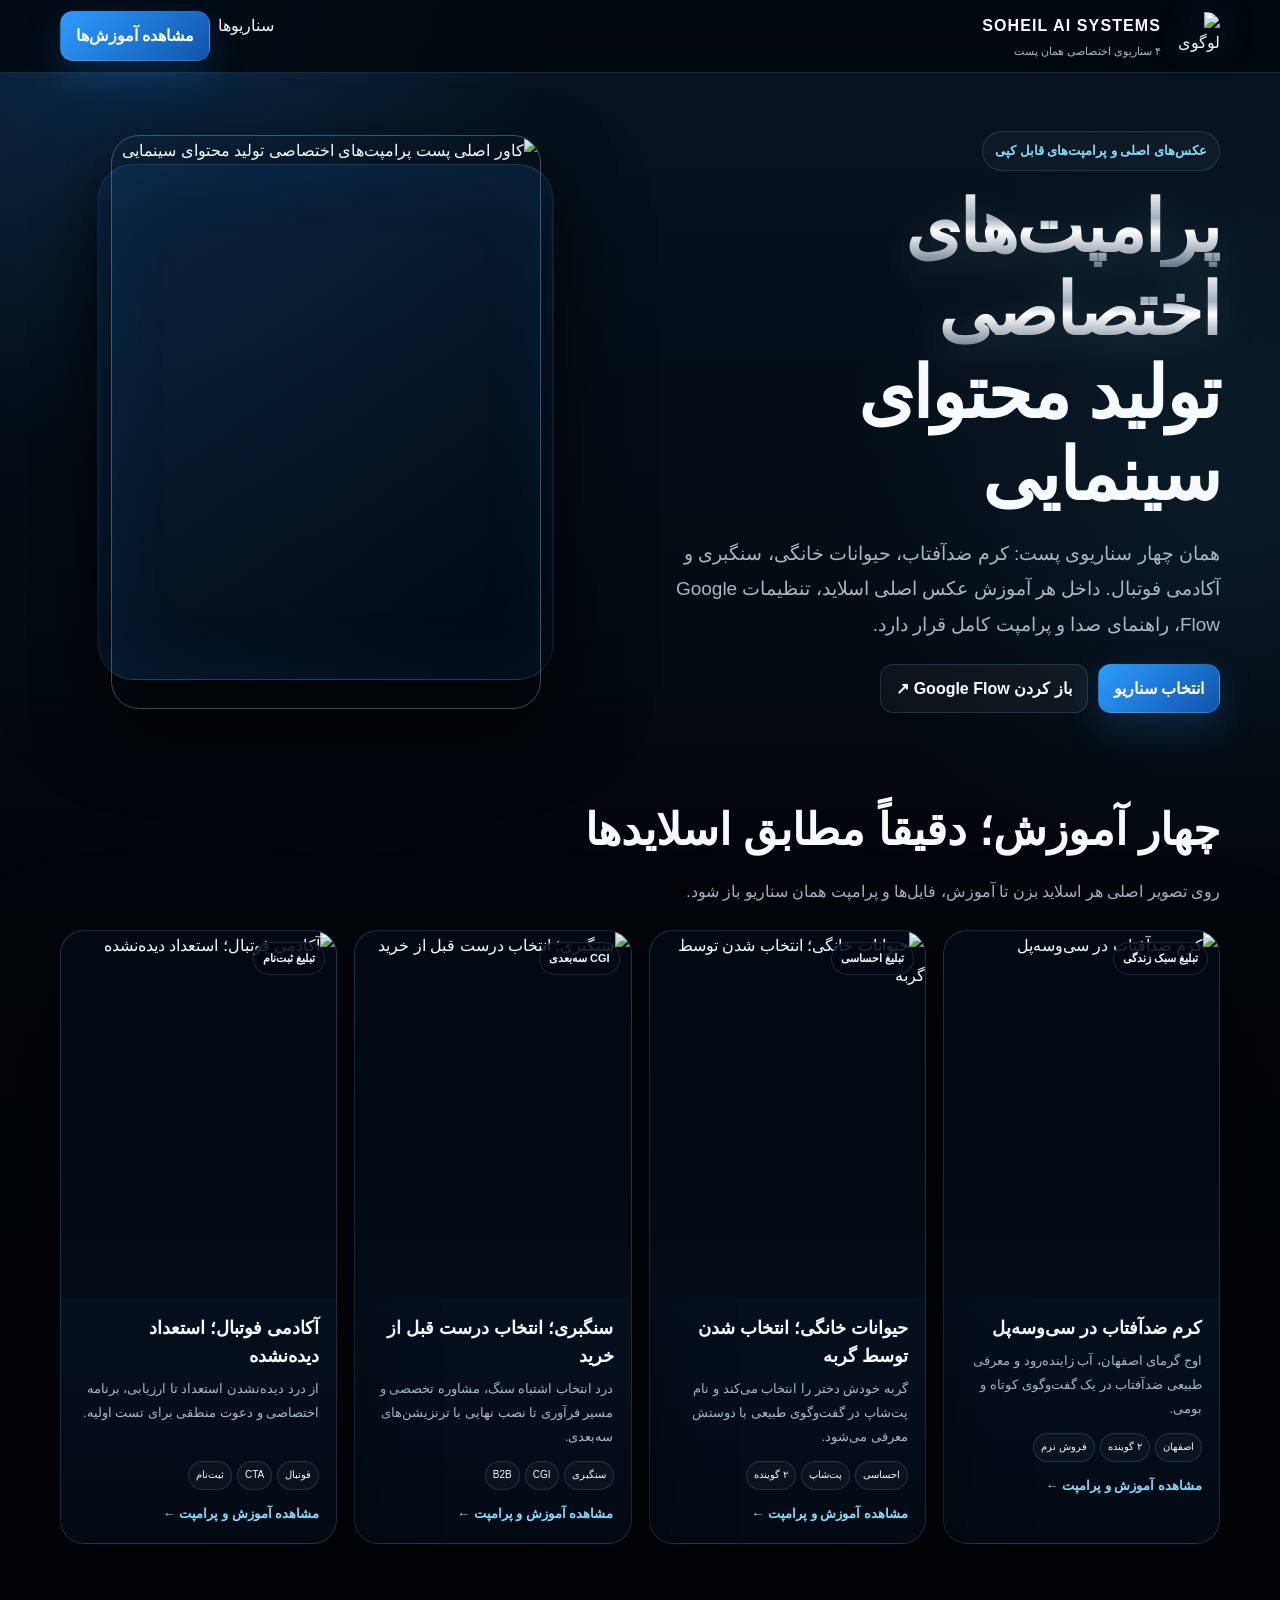
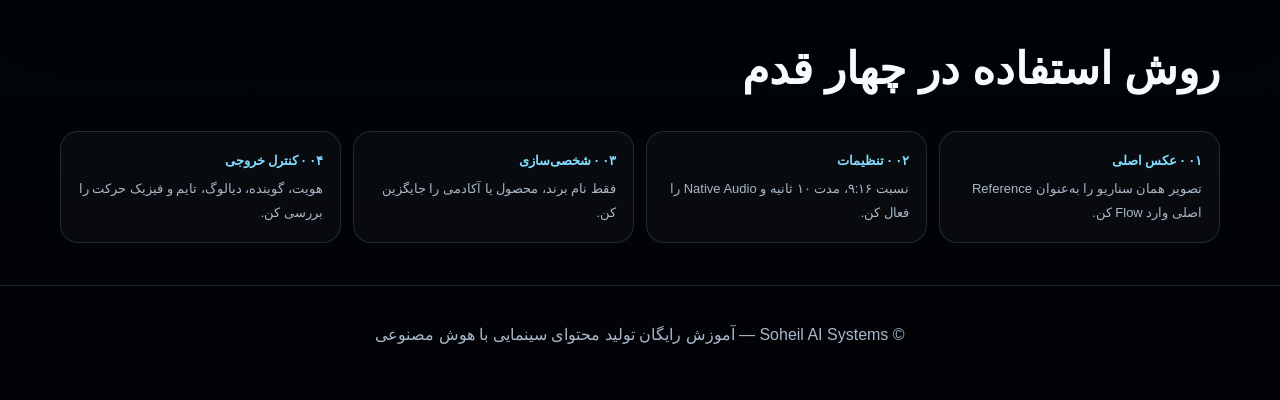
==== commit 611add26: "Use absolute media URLs for GitHub Pages wrapper" ====
--- a/index.html
+++ b/index.html
@@ -31,28 +31,26 @@
 </head>
 <body>
 <header><div class="container head">
-<a class="brand" href="#home" data-home><img src="assets/images/logo.svg" alt="لوگوی Soheil AI Systems"><span><b>SOHEIL AI SYSTEMS</b><small>۴ سناریوی اختصاصی همان پست</small></span></a>
+<a class="brand" href="#home" data-home><img src="https://raw.githubusercontent.com/soheil78ai/soheil-ai-cinematic-prompts/main/assets/images/logo.svg" alt="لوگوی Soheil AI Systems"><span><b>SOHEIL AI SYSTEMS</b><small>۴ سناریوی اختصاصی همان پست</small></span></a>
 <nav class="nav"><a href="#library" data-home>سناریوها</a><a class="btn primary" href="#library" data-home>مشاهده آموزش‌ها</a></nav>
 </div></header>
 <main id="home">
 <section class="hero"><div class="container heroGrid">
 <div><span class="eyebrow">عکس‌های اصلی و پرامپت‌های قابل کپی</span><h1><span class="metal">پرامپت‌های اختصاصی</span><br>تولید محتوای سینمایی</h1><p class="lead">همان چهار سناریوی پست: کرم ضدآفتاب، حیوانات خانگی، سنگبری و آکادمی فوتبال. داخل هر آموزش عکس اصلی اسلاید، تنظیمات Google Flow، راهنمای صدا و پرامپت کامل قرار دارد.</p><div class="actions"><a class="btn primary" href="#library">انتخاب سناریو</a><a class="btn" href="https://labs.google/fx/tools/flow" target="_blank" rel="noopener">باز کردن Google Flow ↗</a></div></div>
-<div class="coverStage"><img class="cover" src="assets/images/post-cover.svg" alt="کاور اصلی پست پرامپت‌های اختصاصی تولید محتوای سینمایی"></div>
+<div class="coverStage"><img class="cover" src="https://raw.githubusercontent.com/soheil78ai/soheil-ai-cinematic-prompts/main/assets/images/post-cover.svg" alt="کاور اصلی پست پرامپت‌های اختصاصی تولید محتوای سینمایی"></div>
 </div></section>
 <section class="section" id="library"><div class="container"><h2 class="sectionTitle">چهار آموزش؛ دقیقاً مطابق اسلایدها</h2><p class="sectionDesc">روی تصویر اصلی هر اسلاید بزن تا آموزش، فایل‌ها و پرامپت همان سناریو باز شود.</p><div class="grid" id="cards"></div></div></section>
-<section class="section" id="guide"><div class="container"><h2 class="sectionTitle">روش استفاده در چهار قدم</h2><div class="steps">
-<div class="step"><b>۰۱ · عکس اصلی</b><span>تصویر همان سناریو را به‌عنوان Reference اصلی وارد Flow کن.</span></div><div class="step"><b>۰۲ · تنظیمات</b><span>نسبت ۹:۱۶، مدت ۱۰ ثانیه و Native Audio را فعال کن.</span></div><div class="step"><b>۰۳ · شخصی‌سازی</b><span>فقط نام برند، محصول یا آکادمی را جایگزین کن.</span></div><div class="step"><b>۰۴ · کنترل خروجی</b><span>هویت، گوینده، دیالوگ، تایم و فیزیک حرکت را بررسی کن.</span></div>
-</div></div></section>
+<section class="section" id="guide"><div class="container"><h2 class="sectionTitle">روش استفاده در چهار قدم</h2><div class="steps"><div class="step"><b>۰۱ · عکس اصلی</b><span>تصویر همان سناریو را به‌عنوان Reference اصلی وارد Flow کن.</span></div><div class="step"><b>۰۲ · تنظیمات</b><span>نسبت ۹:۱۶، مدت ۱۰ ثانیه و Native Audio را فعال کن.</span></div><div class="step"><b>۰۳ · شخصی‌سازی</b><span>فقط نام برند، محصول یا آکادمی را جایگزین کن.</span></div><div class="step"><b>۰۴ · کنترل خروجی</b><span>هویت، گوینده، دیالوگ، تایم و فیزیک حرکت را بررسی کن.</span></div></div></div></section>
 </main>
 <section class="detail" id="detail"><div class="container"><div class="detailTop"><button class="btn" data-home>بازگشت به چهار سناریو</button><a class="btn primary" href="#prompt">رفتن به پرامپت</a></div><div id="detailBody"></div></div></section>
 <footer><div class="container">© Soheil AI Systems — آموزش رایگان تولید محتوای سینمایی با هوش مصنوعی</div></footer><div class="toast" id="toast">کپی شد ✓</div>
 <script>
 const RAW='https://raw.githubusercontent.com/soheil78ai/soheil-ai-cinematic-prompts/main/';
 const scenarios=[
-{id:'sunscreen',title:'کرم ضدآفتاب در سی‌وسه‌پل',tag:'تبلیغ سبک زندگی',desc:'اوج گرمای اصفهان، آب زاینده‌رود و معرفی طبیعی ضدآفتاب در یک گفت‌وگوی کوتاه و بومی.',problem:'فروش نرم محصول در دل یک موقعیت واقعی؛ بدون لحن مصنوعی یا اجرای مستقیم تبلیغاتی.',img:'assets/images/sunscreen.svg',prompt:'prompts/sunscreen.txt',voice:'دو صدای متفاوت زن و مرد ایرانی با لهجه بسیار ملایم و واقعی اصفهانی. دیالوگ‌ها هرگز هم‌زمان نشوند.',ingredients:['عکس اصلی همین اسلاید ضدآفتاب','عکس واضح محصول واقعی','نام برند ضدآفتاب','در صورت نیاز دو Custom Voice مجزا'],errors:['اگر سی‌وسه‌پل درست نبود، recognizable Si-o-se-pol را تقویت کن.','اگر لهجه اغراق شد، subtle believable Isfahani accent را نگه دار.','اگر محصول تغییر کرد، reference product is absolute source of truth را اضافه کن.'],chips:['اصفهان','۲ گوینده','فروش نرم']},
-{id:'pet-shop',title:'حیوانات خانگی؛ انتخاب شدن توسط گربه',tag:'تبلیغ احساسی',desc:'گربه خودش دختر را انتخاب می‌کند و نام پت‌شاپ در گفت‌وگوی طبیعی با دوستش معرفی می‌شود.',problem:'ایجاد اتصال احساسی و معرفی فروشگاه بدون تبدیل ویدئو به تبلیغ مستقیم یا ادعای درمان پزشکی.',img:'assets/images/pet-shop.svg',prompt:'prompts/pet-shop.txt',voice:'دو صدای زن ایرانی متفاوت؛ شخصیت اصلی نرم و احساسی و دوستش گرم و کمی پرانرژی‌تر.',ingredients:['عکس اصلی دختر و گربه','نام واقعی پت‌شاپ','یک Custom Voice برای شخصیت اصلی، اختیاری','Native Audio روشن'],errors:['اگر داستان بیش از حد غمگین شد، restrained emotion را تقویت کن.','اگر ادعای درمان ایجاد شد، no medical treatment claim را نگه دار.','اگر صداها جابه‌جا شدند، strict speaker assignment را حذف نکن.'],chips:['احساسی','پت‌شاپ','۲ گوینده']},
-{id:'stone-factory',title:'سنگبری؛ انتخاب درست قبل از خرید',tag:'CGI سه‌بعدی',desc:'درد انتخاب اشتباه سنگ، مشاوره تخصصی و مسیر فرآوری تا نصب نهایی با ترنزیشن‌های سه‌بعدی.',problem:'نشان‌دادن ارزش مشاوره و کیفیت کارخانه بدون نیاز به فیلم‌برداری و تیم ادیت سنگین.',img:'assets/images/stone-factory.svg',prompt:'prompts/stone-factory.txt',voice:'صدای مرد جوان ایرانی، مطمئن، بیزینسی و قابل‌اعتماد؛ بدون لحن دادزن تبلیغاتی.',ingredients:['عکس اصلی همین اسلاید سنگبری','عکس واقعی اسلب یا محصول کارخانه','نام واقعی سنگبری','کاربری هدف: نما، لابی، کف یا فضای مرطوب'],errors:['اگر سنگ پلاستیکی شد، photorealistic natural stone veins را تقویت کن.','اگر رگه‌ها تغییر کرد، exact slab texture continuity را اضافه کن.','اگر متن جعلی ظاهر شد، no generated writing را حفظ کن.'],chips:['سنگبری','CGI','B2B']},
-{id:'football-academy',title:'آکادمی فوتبال؛ استعداد دیده‌نشده',tag:'تبلیغ ثبت‌نام',desc:'از درد دیده‌نشدن استعداد تا ارزیابی، برنامه اختصاصی و دعوت منطقی برای تست اولیه.',problem:'تبدیل حس ناامیدی بازیکن به مسیر واقعی پیشرفت و CTA قابل‌اعتماد برای ثبت‌نام.',img:'assets/images/football-academy.svg',prompt:'prompts/football-academy.txt',voice:'نوجوان صادق و کمی خسته؛ مربی آرام، حرفه‌ای و حمایت‌گر. دیالوگ‌ها هرگز هم‌زمان نباشند.',ingredients:['عکس اصلی مربی و بازیکن','نام واقعی آکادمی فوتبال','لوگوی آکادمی برای تدوین، اختیاری','دو صدای مجزای نوجوان و مربی'],errors:['اگر حرکت‌ها غیرواقعی شد، realistic football mechanics را تقویت کن.','اگر وعده غیرواقعی ساخته شد، no promise of contract or fame را نگه دار.','اگر دیالوگ‌ها جا نشدند، سرعت اجرا را کمی بیشتر کن؛ CTA را حذف نکن.'],chips:['فوتبال','CTA','ثبت‌نام']}
+{id:'sunscreen',title:'کرم ضدآفتاب در سی‌وسه‌پل',tag:'تبلیغ سبک زندگی',desc:'اوج گرمای اصفهان، آب زاینده‌رود و معرفی طبیعی ضدآفتاب در یک گفت‌وگوی کوتاه و بومی.',problem:'فروش نرم محصول در دل یک موقعیت واقعی؛ بدون لحن مصنوعی یا اجرای مستقیم تبلیغاتی.',img:'https://raw.githubusercontent.com/soheil78ai/soheil-ai-cinematic-prompts/main/assets/images/sunscreen.svg',prompt:'prompts/sunscreen.txt',voice:'دو صدای متفاوت زن و مرد ایرانی با لهجه بسیار ملایم و واقعی اصفهانی. دیالوگ‌ها هرگز هم‌زمان نشوند.',ingredients:['عکس اصلی همین اسلاید ضدآفتاب','عکس واضح محصول واقعی','نام برند ضدآفتاب','در صورت نیاز دو Custom Voice مجزا'],errors:['اگر سی‌وسه‌پل درست نبود، recognizable Si-o-se-pol را تقویت کن.','اگر لهجه اغراق شد، subtle believable Isfahani accent را نگه دار.','اگر محصول تغییر کرد، reference product is absolute source of truth را اضافه کن.'],chips:['اصفهان','۲ گوینده','فروش نرم']},
+{id:'pet-shop',title:'حیوانات خانگی؛ انتخاب شدن توسط گربه',tag:'تبلیغ احساسی',desc:'گربه خودش دختر را انتخاب می‌کند و نام پت‌شاپ در گفت‌وگوی طبیعی با دوستش معرفی می‌شود.',problem:'ایجاد اتصال احساسی و معرفی فروشگاه بدون تبدیل ویدئو به تبلیغ مستقیم یا ادعای درمان پزشکی.',img:'https://raw.githubusercontent.com/soheil78ai/soheil-ai-cinematic-prompts/main/assets/images/pet-shop.svg',prompt:'prompts/pet-shop.txt',voice:'دو صدای زن ایرانی متفاوت؛ شخصیت اصلی نرم و احساسی و دوستش گرم و کمی پرانرژی‌تر.',ingredients:['عکس اصلی دختر و گربه','نام واقعی پت‌شاپ','یک Custom Voice برای شخصیت اصلی، اختیاری','Native Audio روشن'],errors:['اگر داستان بیش از حد غمگین شد، restrained emotion را تقویت کن.','اگر ادعای درمان ایجاد شد، no medical treatment claim را نگه دار.','اگر صداها جابه‌جا شدند، strict speaker assignment را حذف نکن.'],chips:['احساسی','پت‌شاپ','۲ گوینده']},
+{id:'stone-factory',title:'سنگبری؛ انتخاب درست قبل از خرید',tag:'CGI سه‌بعدی',desc:'درد انتخاب اشتباه سنگ، مشاوره تخصصی و مسیر فرآوری تا نصب نهایی با ترنزیشن‌های سه‌بعدی.',problem:'نشان‌دادن ارزش مشاوره و کیفیت کارخانه بدون نیاز به فیلم‌برداری و تیم ادیت سنگین.',img:'https://raw.githubusercontent.com/soheil78ai/soheil-ai-cinematic-prompts/main/assets/images/stone-factory.svg',prompt:'prompts/stone-factory.txt',voice:'صدای مرد جوان ایرانی، مطمئن، بیزینسی و قابل‌اعتماد؛ بدون لحن دادزن تبلیغاتی.',ingredients:['عکس اصلی همین اسلاید سنگبری','عکس واقعی اسلب یا محصول کارخانه','نام واقعی سنگبری','کاربری هدف: نما، لابی، کف یا فضای مرطوب'],errors:['اگر سنگ پلاستیکی شد، photorealistic natural stone veins را تقویت کن.','اگر رگه‌ها تغییر کرد، exact slab texture continuity را اضافه کن.','اگر متن جعلی ظاهر شد، no generated writing را حفظ کن.'],chips:['سنگبری','CGI','B2B']},
+{id:'football-academy',title:'آکادمی فوتبال؛ استعداد دیده‌نشده',tag:'تبلیغ ثبت‌نام',desc:'از درد دیده‌نشدن استعداد تا ارزیابی، برنامه اختصاصی و دعوت منطقی برای تست اولیه.',problem:'تبدیل حس ناامیدی بازیکن به مسیر واقعی پیشرفت و CTA قابل‌اعتماد برای ثبت‌نام.',img:'https://raw.githubusercontent.com/soheil78ai/soheil-ai-cinematic-prompts/main/assets/images/football-academy.svg',prompt:'prompts/football-academy.txt',voice:'نوجوان صادق و کمی خسته؛ مربی آرام، حرفه‌ای و حمایت‌گر. دیالوگ‌ها هرگز هم‌زمان نباشند.',ingredients:['عکس اصلی مربی و بازیکن','نام واقعی آکادمی فوتبال','لوگوی آکادمی برای تدوین، اختیاری','دو صدای مجزای نوجوان و مربی'],errors:['اگر حرکت‌ها غیرواقعی شد، realistic football mechanics را تقویت کن.','اگر وعده غیرواقعی ساخته شد، no promise of contract or fame را نگه دار.','اگر دیالوگ‌ها جا نشدند، سرعت اجرا را کمی بیشتر کن؛ CTA را حذف نکن.'],chips:['فوتبال','CTA','ثبت‌نام']}
 ];
 const cards=document.getElementById('cards'),home=document.getElementById('home'),detail=document.getElementById('detail'),body=document.getElementById('detailBody'),toast=document.getElementById('toast');
 cards.innerHTML=scenarios.map(s=>`<article class="card" tabindex="0" role="link" data-id="${s.id}"><div class="media"><img src="${s.img}" alt="${s.title}" loading="lazy"><span class="badge">${s.tag}</span></div><div class="body"><h3>${s.title}</h3><p>${s.desc}</p><div class="chips">${s.chips.map(c=>`<span class="chip">${c}</span>`).join('')}</div><span class="open">مشاهده آموزش و پرامپت ←</span></div></article>`).join('');
